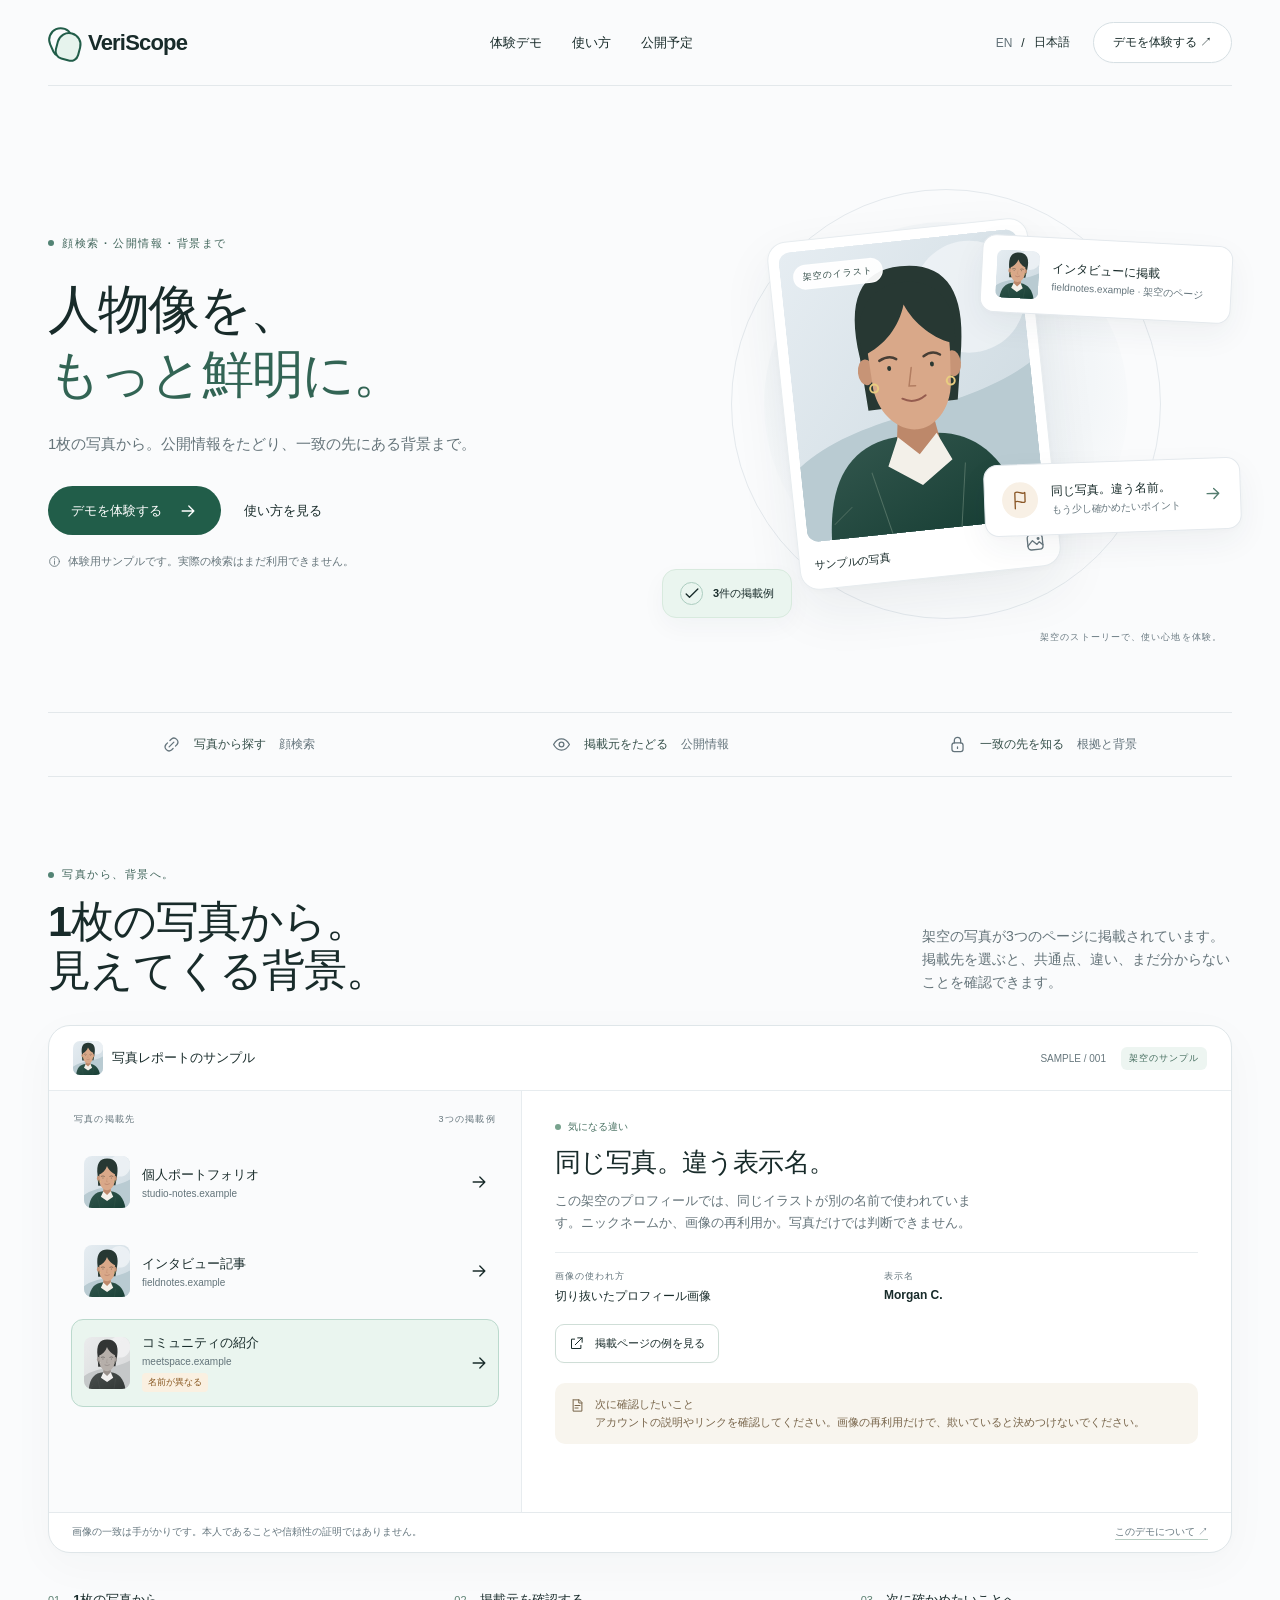
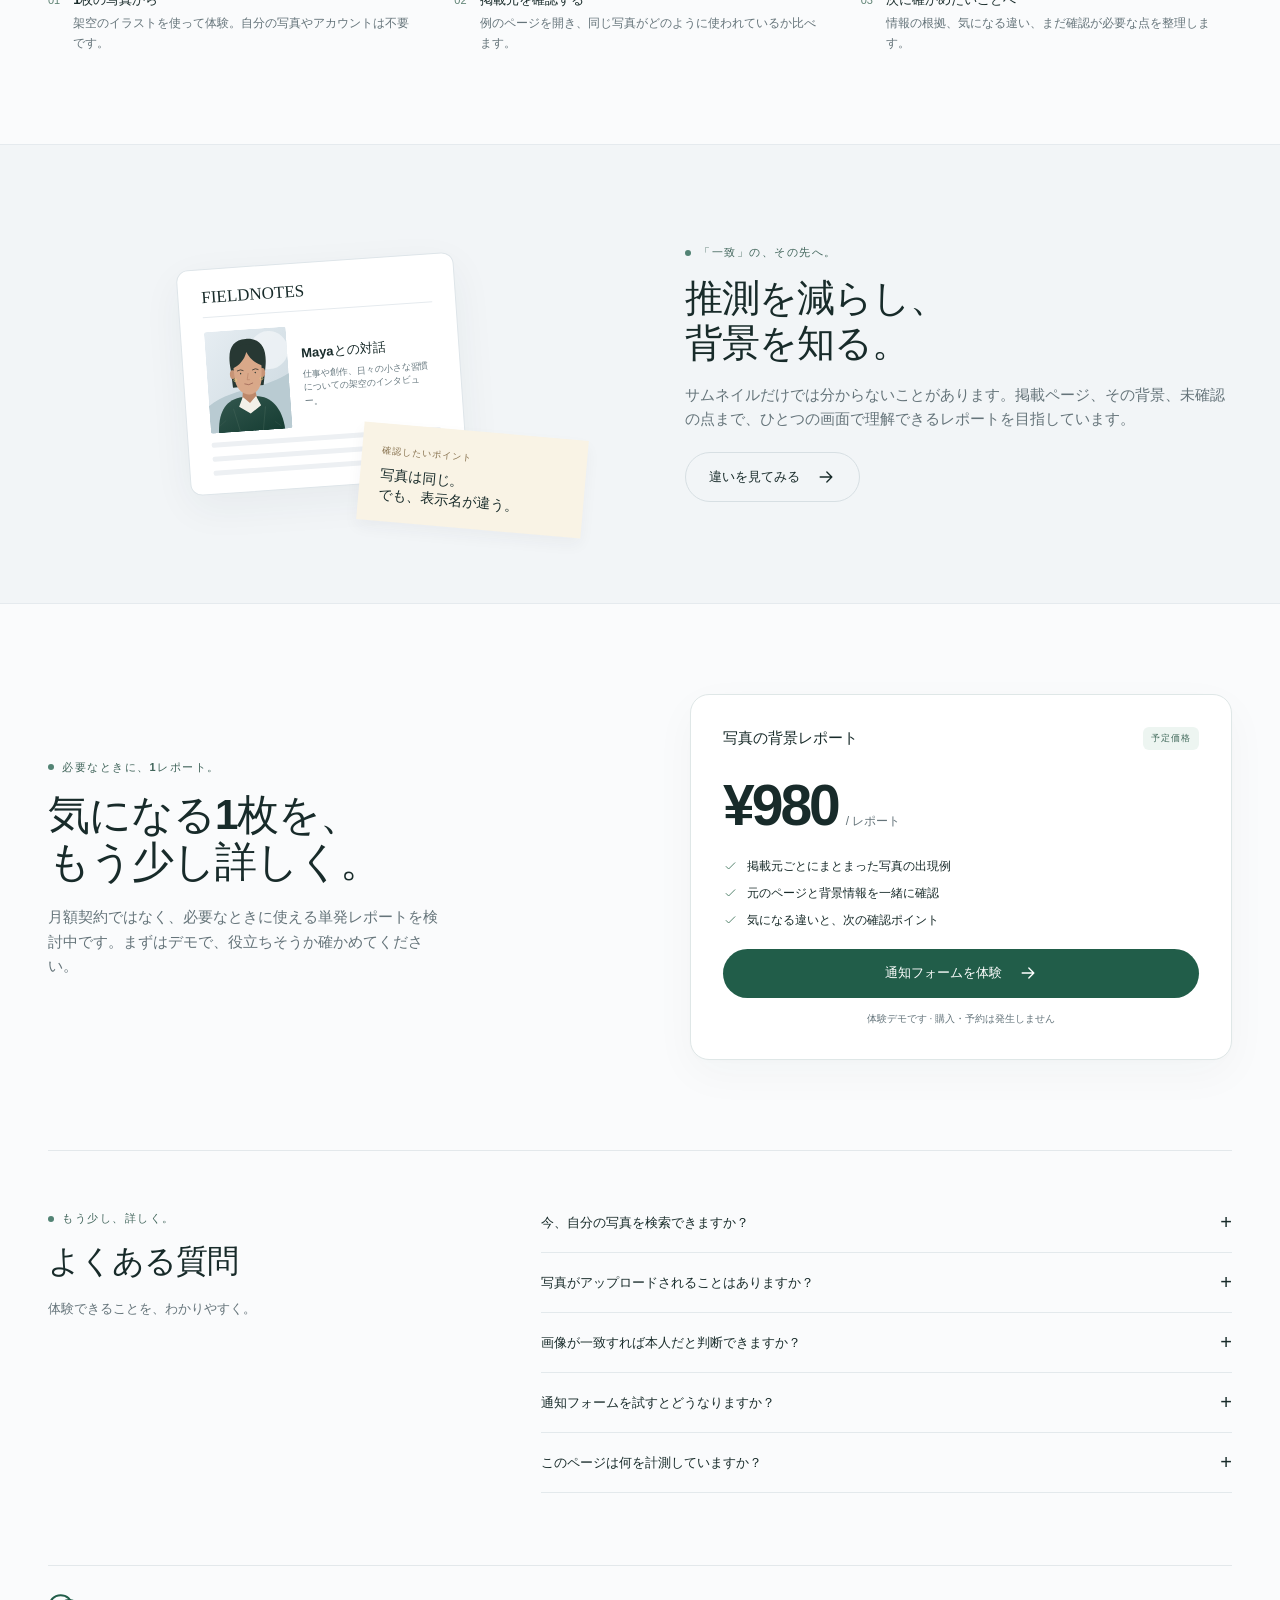
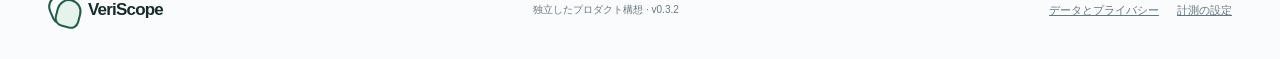
==== people-intel-test/ja/index.html @ 9c257470 "Publish approved VeriScope v0.3.2 landing page in preview mode Replace people-intel-test English and" ====
<!doctype html>
<html lang="ja"><head><meta charset="utf-8"><meta name="viewport" content="width=device-width,initial-scale=1"><title>VeriScope — 人物像を、もっと鮮明に | 体験デモ</title><meta name="description" content="写真の掲載先、公開ページ、その背景をつなぐ顔検索の構想。架空のサンプルを使った体験デモです。実際の検索はまだ利用できません。"><meta name="robots" content="index,follow"><meta name="referrer" content="strict-origin-when-cross-origin"><meta name="theme-color" content="#f7f8f3"><link rel="canonical" href="https://dylanz-lab.github.io/HE-ZHANG-J.github.io/people-intel-test/ja/"><link rel="alternate" hreflang="en" href="https://dylanz-lab.github.io/HE-ZHANG-J.github.io/people-intel-test/"><link rel="alternate" hreflang="ja" href="https://dylanz-lab.github.io/HE-ZHANG-J.github.io/people-intel-test/ja/"><link rel="alternate" hreflang="x-default" href="https://dylanz-lab.github.io/HE-ZHANG-J.github.io/people-intel-test/"><meta property="og:type" content="website"><meta property="og:title" content="VeriScope — 人物像を、もっと鮮明に | 体験デモ"><meta property="og:description" content="写真の掲載先、公開ページ、その背景をつなぐ顔検索の構想。架空のサンプルを使った体験デモです。実際の検索はまだ利用できません。"><meta property="og:url" content="https://dylanz-lab.github.io/HE-ZHANG-J.github.io/people-intel-test/ja/"><meta name="twitter:card" content="summary"><link rel="icon" href="../assets/favicon.svg" type="image/svg+xml"><link rel="stylesheet" href="../assets/style.css?v=0.3"><script src="../assets/app.js?v=0.3" defer></script></head>
<body data-root="../" data-version="0.3" data-visual-version="0.3.1"><a class="skip" href="#main">本文へ</a>
<div class="container"><header class="nav"><a class="brand" href="../" aria-label="VeriScope"><span class="brand-mark" aria-hidden="true"></span>VeriScope</a><nav class="nav-middle"><a href="#demo">体験デモ</a><a href="#how">使い方</a><a href="#launch">公開予定</a></nav><div class="nav-right"><nav class="lang" aria-label="Language"><a class="dim"  href="../" data-language="en">EN</a><span aria-hidden="true">/</span><a class="active" aria-current="page" href="./" data-language="ja">日本語</a></nav><button class="nav-cta" data-start="nav">デモを体験する ↗</button></div></header></div>
<main id="main"><div class="container"><section class="hero"><div class="hero-copy"><div class="eyebrow">顔検索 · 公開情報 · 背景まで</div><h1>人物像を、<br><em>もっと鮮明に。</em></h1><p>1枚の写真から。公開情報をたどり、一致の先にある背景まで。</p><div class="actions"><button class="button primary" data-start="hero">デモを体験する<svg viewBox="0 0 24 24" fill="none" stroke="currentColor" stroke-width="1.6" stroke-linecap="round" stroke-linejoin="round" aria-hidden="true"><path d="M5 12h14m-6-6 6 6-6 6"/></svg></button><a class="button text" href="#how">使い方を見る</a></div><p class="micro"><svg viewBox="0 0 24 24" fill="none" stroke="currentColor" stroke-width="1.6" stroke-linecap="round" stroke-linejoin="round" aria-hidden="true"><circle cx="12" cy="12" r="9"/><path d="M12 11v6m0-10v1"/></svg>体験用サンプルです。実際の検索はまだ利用できません。</p></div>
<div class="hero-stage"><div class="orbit"></div><div class="stage-spot"></div><div class="photo-card"><img src="../assets/portrait.svg" width="242" height="291" alt="架空の人物のイラスト。実在の人物ではありません。" fetchpriority="high"><span class="photo-tag">架空のイラスト</span><div class="photo-label"><b>サンプルの写真</b><svg viewBox="0 0 24 24" fill="none" stroke="currentColor" stroke-width="1.6" stroke-linecap="round" stroke-linejoin="round" aria-hidden="true"><rect x="3" y="3" width="18" height="18" rx="4"/><path d="m3 16 6-6 5 5 3-3 4 4"/><circle cx="16" cy="8" r="1"/></svg></div></div><button class="floating source" data-jump-source="interview"><img src="../assets/portrait.svg" alt="" width="43" height="48"><span><b>インタビューに掲載</b><small>fieldnotes.example · 架空のページ</small></span></button><button class="floating finding" data-jump-source="profile"><span class="float-icon"><svg viewBox="0 0 24 24" fill="none" stroke="currentColor" stroke-width="1.6" stroke-linecap="round" stroke-linejoin="round" aria-hidden="true"><path d="M6 22V3c4-3 8 3 12 0v11c-4 3-8-3-12 0"/></svg></span><span><b>同じ写真。違う名前。</b><small>もう少し確かめたいポイント</small></span><span class="float-arrow"><svg viewBox="0 0 24 24" fill="none" stroke="currentColor" stroke-width="1.6" stroke-linecap="round" stroke-linejoin="round" aria-hidden="true"><path d="M5 12h14m-6-6 6 6-6 6"/></svg></span></button><button class="floating count" data-start="hero-card"><span class="count-check"><svg viewBox="0 0 24 24" fill="none" stroke="currentColor" stroke-width="1.6" stroke-linecap="round" stroke-linejoin="round" aria-hidden="true"><path d="m5 12 4 4L19 6"/></svg></span><b>3件の掲載例</b></button><span class="stage-caption">架空のストーリーで、使い心地を体験。</span></div></section>
<div class="value-strip"><div><svg viewBox="0 0 24 24" fill="none" stroke="currentColor" stroke-width="1.6" stroke-linecap="round" stroke-linejoin="round" aria-hidden="true"><path d="M9 15l6-6M10 7l2-2a5 5 0 0 1 7 7l-2 2M14 17l-2 2a5 5 0 0 1-7-7l2-2"/></svg><b>写真から探す</b><span>顔検索</span></div><div><svg viewBox="0 0 24 24" fill="none" stroke="currentColor" stroke-width="1.6" stroke-linecap="round" stroke-linejoin="round" aria-hidden="true"><path d="M2 12s4-7 10-7 10 7 10 7-4 7-10 7S2 12 2 12Z"/><circle cx="12" cy="12" r="3"/></svg><b>掲載元をたどる</b><span>公開情報</span></div><div><svg viewBox="0 0 24 24" fill="none" stroke="currentColor" stroke-width="1.6" stroke-linecap="round" stroke-linejoin="round" aria-hidden="true"><rect x="5" y="10" width="14" height="11" rx="3"/><path d="M8 10V7a4 4 0 0 1 8 0v3m-4 5v2"/></svg><b>一致の先を知る</b><span>根拠と背景</span></div></div>
<section class="section" id="demo"><div class="section-heading"><div><div class="eyebrow">写真から、背景へ。</div><h2>1枚の写真から。<br>見えてくる背景。</h2></div><p>架空の写真が3つのページに掲載されています。掲載先を選ぶと、共通点、違い、まだ分からないことを確認できます。</p></div>
<div class="demo-app" id="demoApp" tabindex="-1"><div class="demo-top"><span class="demo-title"><img class="tiny-photo" src="../assets/portrait.svg" width="30" height="34" alt="">写真レポートのサンプル</span><div class="demo-top-right"><span class="sample-id">SAMPLE / 001</span><span class="badge">架空のサンプル</span></div></div><div class="demo-body"><div class="source-list" role="group" aria-label="写真の掲載先"><div class="list-caption"><span>写真の掲載先</span><span>3つの掲載例</span></div><button class="result" data-source="portfolio" aria-pressed="false"><img src="../assets/portrait.svg" alt="" width="46" height="52"><span><strong>個人ポートフォリオ</strong><small>studio-notes.example</small></span><svg viewBox="0 0 24 24" fill="none" stroke="currentColor" stroke-width="1.6" stroke-linecap="round" stroke-linejoin="round" aria-hidden="true"><path d="M5 12h14m-6-6 6 6-6 6"/></svg></button><button class="result" data-source="interview" aria-pressed="false"><img src="../assets/portrait.svg" alt="" width="46" height="52"><span><strong>インタビュー記事</strong><small>fieldnotes.example</small></span><svg viewBox="0 0 24 24" fill="none" stroke="currentColor" stroke-width="1.6" stroke-linecap="round" stroke-linejoin="round" aria-hidden="true"><path d="M5 12h14m-6-6 6 6-6 6"/></svg></button><button class="result" data-source="profile" aria-pressed="true"><img src="../assets/portrait.svg" alt="" width="46" height="52"><span><strong>コミュニティの紹介</strong><small>meetspace.example</small><span class="result-tag">名前が異なる</span></span><svg viewBox="0 0 24 24" fill="none" stroke="currentColor" stroke-width="1.6" stroke-linecap="round" stroke-linejoin="round" aria-hidden="true"><path d="M5 12h14m-6-6 6 6-6 6"/></svg></button></div><article class="result-detail" id="detail" aria-live="polite" aria-atomic="true"><div class="detail-kicker" id="detailLabel">気になる違い</div><h3 id="detailTitle">同じ写真。違う表示名。</h3><p id="detailBody">この架空のプロフィールでは、同じイラストが別の名前で使われています。ニックネームか、画像の再利用か。写真だけでは判断できません。</p><dl class="facts"><div><dt>画像の使われ方</dt><dd id="detailImageUse">切り抜いたプロフィール画像</dd></div><div><dt>表示名</dt><dd id="detailName">Morgan C.</dd></div></dl><button class="evidence-button" id="openSource"><svg viewBox="0 0 24 24" fill="none" stroke="currentColor" stroke-width="1.6" stroke-linecap="round" stroke-linejoin="round" aria-hidden="true"><path d="M14 3h7v7m0-7L10 14m-1-9H4v15h15v-5"/></svg>掲載ページの例を見る</button><div class="next-step"><svg viewBox="0 0 24 24" fill="none" stroke="currentColor" stroke-width="1.6" stroke-linecap="round" stroke-linejoin="round" aria-hidden="true"><path d="M6 3h9l4 4v14H5V3Zm8 0v5h5M8 12h8m-8 4h5"/></svg><span><strong>次に確認したいこと</strong><br><span id="detailNext">アカウントの説明やリンクを確認してください。画像の再利用だけで、欺いていると決めつけないでください。</span></span></div></article></div><div class="demo-bottom"><span>画像の一致は手がかりです。本人であることや信頼性の証明ではありません。</span><a href="#faq">このデモについて ↗</a></div></div>
<div class="workflow" id="how"><div><span class="step-no">01</span><div><h3>1枚の写真から</h3><p>架空のイラストを使って体験。自分の写真やアカウントは不要です。</p></div></div><div><span class="step-no">02</span><div><h3>掲載元を確認する</h3><p>例のページを開き、同じ写真がどのように使われているか比べます。</p></div></div><div><span class="step-no">03</span><div><h3>次に確かめたいことへ</h3><p>情報の根拠、気になる違い、まだ確認が必要な点を整理します。</p></div></div></div></section></div>
<section class="story-section"><div class="container story"><div class="story-art" aria-hidden="true"><div class="mini-page"><div class="mini-page-bar">FIELDNOTES</div><div class="mini-article"><img src="../assets/portrait.svg" width="86" height="102" alt="" loading="lazy"><div><b>Mayaとの対話</b><small>仕事や創作、日々の小さな習慣についての架空のインタビュー。</small></div></div><div class="paper-line"></div><div class="paper-line"></div><div class="paper-line short"></div></div><div class="sticky"><small>確認したいポイント</small><p>写真は同じ。<br>でも、表示名が違う。</p></div></div><div class="story-copy"><div class="eyebrow">「一致」の、その先へ。</div><h2>推測を減らし、<br>背景を知る。</h2><p>サムネイルだけでは分からないことがあります。掲載ページ、その背景、未確認の点まで、ひとつの画面で理解できるレポートを目指しています。</p><button class="button outline" data-jump-source="profile">違いを見てみる<svg viewBox="0 0 24 24" fill="none" stroke="currentColor" stroke-width="1.6" stroke-linecap="round" stroke-linejoin="round" aria-hidden="true"><path d="M5 12h14m-6-6 6 6-6 6"/></svg></button></div></div></section>
<div class="container"><section class="section pricing-section" id="launch"><div class="pricing-copy"><div class="eyebrow">必要なときに、1レポート。</div><h2>気になる1枚を、<br>もう少し詳しく。</h2><p>月額契約ではなく、必要なときに使える単発レポートを検討中です。まずはデモで、役立ちそうか確かめてください。</p></div><article class="pricing-card"><div class="price-top"><h3>写真の背景レポート</h3><span class="badge">予定価格</span></div><div class="price-amount">¥980<span>/ レポート</span></div><ul class="price-features"><li><svg viewBox="0 0 24 24" fill="none" stroke="currentColor" stroke-width="1.6" stroke-linecap="round" stroke-linejoin="round" aria-hidden="true"><path d="m5 12 4 4L19 6"/></svg>掲載元ごとにまとまった写真の出現例</li><li><svg viewBox="0 0 24 24" fill="none" stroke="currentColor" stroke-width="1.6" stroke-linecap="round" stroke-linejoin="round" aria-hidden="true"><path d="m5 12 4 4L19 6"/></svg>元のページと背景情報を一緒に確認</li><li><svg viewBox="0 0 24 24" fill="none" stroke="currentColor" stroke-width="1.6" stroke-linecap="round" stroke-linejoin="round" aria-hidden="true"><path d="m5 12 4 4L19 6"/></svg>気になる違いと、次の確認ポイント</li></ul><button class="button primary full" id="joinOpen"><span class="preview-only">通知フォームを体験</span><span class="live-only">公開のお知らせを受け取る</span><svg viewBox="0 0 24 24" fill="none" stroke="currentColor" stroke-width="1.6" stroke-linecap="round" stroke-linejoin="round" aria-hidden="true"><path d="M5 12h14m-6-6 6 6-6 6"/></svg></button><p class="price-note">体験デモです · 購入・予約は発生しません</p></article></section>
<section class="faq" id="faq"><div><div class="eyebrow">もう少し、詳しく。</div><h2>よくある質問</h2><p>体験できることを、わかりやすく。</p></div><div><details><summary>今、自分の写真を検索できますか？</summary><p>まだ利用できません。このページは体験デモです。写真、名前、掲載先はすべて架空のサンプルで、実際の検索結果ではありません。</p></details><details><summary>写真がアップロードされることはありますか？</summary><p>この版には写真のアップロード欄がありません。独自の架空イラストを使用しているため、写真を共有せずに体験できます。</p></details><details><summary>画像が一致すれば本人だと判断できますか？</summary><p>いいえ。画像の転載、ニックネーム、似た外見などで誤解することがあります。この構想は掲載元と背景の確認を支援するもので、本人確認、身元調査、信頼性の判定を行うものではありません。</p></details><details><summary>通知フォームを試すとどうなりますか？</summary><p>プレビューモードではメールアドレスを送信・保存しません。実際の登録サービスが接続された場合は、保存されることとデータの扱いを明示し、サーバーが受け付けた後にだけ登録完了を表示します。</p></details><details><summary>このページは何を計測していますか？</summary><p>公開プレビューに外部の計数・解析サービスは接続されていません。操作ログは現在のタブ内だけにあります。サーバー接続後の任意の利用計測には別途同意を求め、写真やメールアドレスを計測イベントに含めません。</p></details></div></section></div></main><div class="container"><footer class="footer"><a class="brand" href="../"><span class="brand-mark" aria-hidden="true"></span>VeriScope</a><small>独立したプロダクト構想 · v0.3.2</small><div class="footer-right"><button id="privacyOpen">データとプライバシー</button><button id="measurementOpen">計測の設定</button></div></footer></div>
<dialog class="modal" id="sourceDialog" aria-labelledby="sourceDialogTitle"><div class="modal-head"><span id="sourceDialogTitle">掲載元ページのサンプル</span><button class="close" data-close="sourceDialog" aria-label="閉じる"><svg viewBox="0 0 24 24" fill="none" stroke="currentColor" stroke-width="1.6" stroke-linecap="round" stroke-linejoin="round" aria-hidden="true"><path d="m6 6 12 12M6 18 18 6"/></svg></button></div><div class="modal-body"><div class="browser-address"><svg viewBox="0 0 24 24" fill="none" stroke="currentColor" stroke-width="1.6" stroke-linecap="round" stroke-linejoin="round" aria-hidden="true"><rect x="5" y="10" width="14" height="11" rx="3"/><path d="M8 10V7a4 4 0 0 1 8 0v3m-4 5v2"/></svg><span id="sourceAddress">meetspace.example</span><span class="badge" style="margin-left:auto">架空のサンプル</span></div><div class="source-page"><header id="sourcePageTitle">MEETSPACE</header><div class="source-preview"><img src="../assets/portrait.svg" width="140" height="160" alt="サンプルの架空イラスト"><div><h3 id="sourcePageHeading">Morgan C.</h3><p id="sourcePageBody">読書と週末の散策が好き。いろいろなことに興味があります。この架空のプロフィールでは、違う表示名でサンプルのイラストを意図的に再利用しています。</p></div></div></div><p class="sample-note">イラスト、名前、ドメイン、文章はすべて架空のデモ用コンテンツです。外部サイトの閲覧や検索は行っていません。</p></div></dialog>
<dialog class="modal join-modal" id="joinDialog" aria-labelledby="joinTitle"><div class="modal-head"><span>VeriScope · 公開案内</span><button class="close" data-close="joinDialog" aria-label="閉じる"><svg viewBox="0 0 24 24" fill="none" stroke="currentColor" stroke-width="1.6" stroke-linecap="round" stroke-linejoin="round" aria-hidden="true"><path d="m6 6 12 12M6 18 18 6"/></svg></button></div><div class="modal-body"><div id="joinFields"><div class="eyebrow">予定価格: ¥980</div><h2 id="joinTitle">最初の公開を、いち早く。</h2><p class="lead">定期契約なしで使える、写真の背景レポート。</p><p class="preview-banner" id="formNotice">フォームの体験デモです。メールは送信・保存されません。例のアドレスで操作をお試しください。</p><form id="joinForm"><label class="form-field" for="email">メールアドレス</label><input type="email" id="email" name="email" autocomplete="email" required maxlength="254" placeholder="you@example.com"><label class="form-field" for="purpose">どのように使いたいですか？（任意）</label><select id="purpose" name="purpose"><option value="">用途を選択</option><option value="own_photo">自分の写真の掲載先を調べたい</option><option value="authorized">許可を得た写真について確認したい</option><option value="research">写真の背景確認について知りたい</option></select><label class="honeypot" aria-hidden="true">Website<input name="website" id="website" tabindex="-1" autocomplete="off"></label><label class="consent-check"><input type="checkbox" required id="emailConsent"><span id="consentText">登録ではなくフォームの体験デモであることを理解しました。</span></label><button class="button primary full" type="submit" id="joinSubmit">フォームを試す<svg viewBox="0 0 24 24" fill="none" stroke="currentColor" stroke-width="1.6" stroke-linecap="round" stroke-linejoin="round" aria-hidden="true"><path d="M5 12h14m-6-6 6 6-6 6"/></svg></button><p class="form-status" id="formStatus" role="status" hidden></p></form></div><div id="joinSuccess" hidden><div class="success-icon"><svg viewBox="0 0 24 24" fill="none" stroke="currentColor" stroke-width="1.6" stroke-linecap="round" stroke-linejoin="round" aria-hidden="true"><path d="m5 12 4 4L19 6"/></svg></div><h2 id="successTitle">体験完了。送信されていません。</h2><p class="lead" id="successBody">登録の流れを体験しました。メールは送信・保存されておらず、案内リストにも登録されていません。</p><button class="button primary full" data-close="joinDialog">デモに戻る<svg viewBox="0 0 24 24" fill="none" stroke="currentColor" stroke-width="1.6" stroke-linecap="round" stroke-linejoin="round" aria-hidden="true"><path d="M5 12h14m-6-6 6 6-6 6"/></svg></button></div></div></dialog>
<dialog class="modal join-modal" id="privacyDialog" aria-labelledby="privacyTitle"><div class="modal-head"><span id="privacyTitle">データの扱いを、明確に。</span><button class="close" data-close="privacyDialog" aria-label="閉じる"><svg viewBox="0 0 24 24" fill="none" stroke="currentColor" stroke-width="1.6" stroke-linecap="round" stroke-linejoin="round" aria-hidden="true"><path d="m6 6 12 12M6 18 18 6"/></svg></button></div><div class="modal-body"><p class="lead">この公開デモには写真のアップロード、アカウント、決済、外部解析、メールの収集はありません。画像と掲載ページは架空のサンプルです。ホスティング事業者が通信ログを処理する場合があります。プレビューモードのフォームはメールを送信せず、操作ログはタブ内にだけ存在します。実際のサーバー接続後は、登録前に通知を表示し、メール、任意の用途、言語、同意の版、表示プランだけを保存します。任意の利用計測は別途同意が必要で、メールや写真の内容を含めません。</p><p class="lead" id="contactNotice" hidden></p></div></dialog>
<div class="consent-panel" id="consentPanel" hidden role="region" aria-label="任意の利用計測"><strong>改善のための計測を許可しますか？</strong><p id="measureText">デモの閲覧や掲載元のクリックなどを任意で計測します。写真やメールはイベントに含まれません。</p><div class="actions"><button class="button primary" id="analyticsAllow">計測を許可</button><button class="button text" id="analyticsDeny">今はしない</button></div></div>
<script type="application/json" id="pageData">{"locale": "ja", "title": "VeriScope — 人物像を、もっと鮮明に | 体験デモ", "desc": "写真の掲載先、公開ページ、その背景をつなぐ顔検索の構想。架空のサンプルを使った体験デモです。実際の検索はまだ利用できません。", "navdemo": "体験デモ", "navhow": "使い方", "navprice": "公開予定", "navcta": "デモを体験する", "eyebrow": "顔検索 · 公開情報 · 背景まで", "h1": "人物像を、<br><em>もっと鮮明に。<\/em>", "intro": "1枚の写真から。公開情報をたどり、一致の先にある背景まで。", "demo": "デモを体験する", "how": "使い方を見る", "preview": "体験用サンプルです。実際の検索はまだ利用できません。", "photo": "サンプルの写真", "arttag": "架空のイラスト", "sourcecard": "インタビューに掲載", "sourcedomain": "fieldnotes.example · 架空のページ", "finding": "同じ写真。違う名前。", "findingnote": "もう少し確かめたいポイント", "count": "3件の掲載例", "stagecaption": "架空のストーリーで、使い心地を体験。", "v1": "写真から探す", "v1p": "顔検索", "v2": "掲載元をたどる", "v2p": "公開情報", "v3": "一致の先を知る", "v3p": "根拠と背景", "demoeyebrow": "写真から、背景へ。", "demoh2": "1枚の写真から。<br>見えてくる背景。", "demop": "架空の写真が3つのページに掲載されています。掲載先を選ぶと、共通点、違い、まだ分からないことを確認できます。", "reporttitle": "写真レポートのサンプル", "fiction": "架空のサンプル", "listcaption": "写真の掲載先", "listcount": "3つの掲載例", "tag": "名前が異なる", "bottom": "画像の一致は手がかりです。本人であることや信頼性の証明ではありません。", "limitations": "このデモについて", "step1t": "1枚の写真から", "step1p": "架空のイラストを使って体験。自分の写真やアカウントは不要です。", "step2t": "掲載元を確認する", "step2p": "例のページを開き、同じ写真がどのように使われているか比べます。", "step3t": "次に確かめたいことへ", "step3p": "情報の根拠、気になる違い、まだ確認が必要な点を整理します。", "storyeyebrow": "「一致」の、その先へ。", "storyh2": "推測を減らし、<br>背景を知る。", "storyp": "サムネイルだけでは分からないことがあります。掲載ページ、その背景、未確認の点まで、ひとつの画面で理解できるレポートを目指しています。", "storycta": "違いを見てみる", "minititle": "FIELDNOTES", "mininame": "Mayaとの対話", "minip": "仕事や創作、日々の小さな習慣についての架空のインタビュー。", "stickylabel": "確認したいポイント", "sticky": "写真は同じ。<br>でも、表示名が違う。", "priceeye": "必要なときに、1レポート。", "priceh2": "気になる1枚を、<br>もう少し詳しく。", "pricep": "月額契約ではなく、必要なときに使える単発レポートを検討中です。まずはデモで、役立ちそうか確かめてください。", "pricename": "写真の背景レポート", "proposed": "予定価格", "amount": "¥980", "priceunit": "/ レポート", "pf1": "掲載元ごとにまとまった写真の出現例", "pf2": "元のページと背景情報を一緒に確認", "pf3": "気になる違いと、次の確認ポイント", "pricebutton": "通知フォームを体験", "livepricebutton": "公開のお知らせを受け取る", "pricenote": "体験デモです · 購入・予約は発生しません", "faqeye": "もう少し、詳しく。", "faqh2": "よくある質問", "faqp": "体験できることを、わかりやすく。", "faqs": [["今、自分の写真を検索できますか？", "まだ利用できません。このページは体験デモです。写真、名前、掲載先はすべて架空のサンプルで、実際の検索結果ではありません。"], ["写真がアップロードされることはありますか？", "この版には写真のアップロード欄がありません。独自の架空イラストを使用しているため、写真を共有せずに体験できます。"], ["画像が一致すれば本人だと判断できますか？", "いいえ。画像の転載、ニックネーム、似た外見などで誤解することがあります。この構想は掲載元と背景の確認を支援するもので、本人確認、身元調査、信頼性の判定を行うものではありません。"], ["通知フォームを試すとどうなりますか？", "プレビューモードではメールアドレスを送信・保存しません。実際の登録サービスが接続された場合は、保存されることとデータの扱いを明示し、サーバーが受け付けた後にだけ登録完了を表示します。"], ["このページは何を計測していますか？", "公開プレビューに外部の計数・解析サービスは接続されていません。操作ログは現在のタブ内だけにあります。サーバー接続後の任意の利用計測には別途同意を求め、写真やメールアドレスを計測イベントに含めません。"]], "footer": "独立したプロダクト構想 · v0.3.2", "data": "データとプライバシー", "measure": "計測の設定", "sourceheading": "掲載元ページのサンプル", "fictionnote": "イラスト、名前、ドメイン、文章はすべて架空のデモ用コンテンツです。外部サイトの閲覧や検索は行っていません。", "nextlabel": "次に確認したいこと", "openpage": "掲載ページの例を見る", "fact1": "画像の使われ方", "fact2": "表示名", "joinheading": "最初の公開を、いち早く。", "joinlead": "定期契約なしで使える、写真の背景レポート。", "previewbanner": "フォームの体験デモです。メールは送信・保存されません。例のアドレスで操作をお試しください。", "livebanner": "メールアドレスを先行案内リストに保存します。お支払い情報は不要です。", "emaillabel": "メールアドレス", "emailexample": "you@example.com", "whylabel": "どのように使いたいですか？（任意）", "whyoptions": [["", "用途を選択"], ["own_photo", "自分の写真の掲載先を調べたい"], ["authorized", "許可を得た写真について確認したい"], ["research", "写真の背景確認について知りたい"]], "consent": "このプロダクトの公開に関するメールを受け取ることに同意します。", "previewconsent": "登録ではなくフォームの体験デモであることを理解しました。", "joinbtn": "フォームを試す", "livesubmit": "公開案内に登録する", "previewdone": "体験完了。送信されていません。", "previewdonebody": "登録の流れを体験しました。メールは送信・保存されておらず、案内リストにも登録されていません。", "success": "公開案内に登録しました。", "successbody": "登録を保存しました。購入や定期契約は発生していません。", "backdemo": "デモに戻る", "loading": "登録内容を保存しています…", "error": "登録完了を確認できませんでした。もう一度お試しください。同じメールが重複して登録されることはありません。", "privacytitle": "データの扱いを、明確に。", "privacybody": "この公開デモには写真のアップロード、アカウント、決済、外部解析、メールの収集はありません。画像と掲載ページは架空のサンプルです。ホスティング事業者が通信ログを処理する場合があります。プレビューモードのフォームはメールを送信せず、操作ログはタブ内にだけ存在します。実際のサーバー接続後は、登録前に通知を表示し、メール、任意の用途、言語、同意の版、表示プランだけを保存します。任意の利用計測は別途同意が必要で、メールや写真の内容を含めません。", "measuretitle": "改善のための計測を許可しますか？", "measurebody": "デモの閲覧や掲載元のクリックなどを任意で計測します。写真やメールはイベントに含まれません。", "allow": "計測を許可", "deny": "今はしない", "off": "このプレビューには計測サービスが接続されていません。データは送信されていません。", "sources": [{"id": "portfolio", "title": "個人ポートフォリオ", "domain": "studio-notes.example", "label": "最初の背景情報", "heading": "見覚えのある写真。元の紹介文。", "body": "この架空のポートフォリオでは、イラストが自己紹介と一緒に掲載されています。サンプルの出発点ですが、本人を独立に証明する情報ではありません。", "imageUse": "プロフィールのイラスト", "displayName": "Maya Chen", "next": "文章や使われ方を、ほかの掲載先と比較してください。", "pageTitle": "STUDIO NOTES", "pageHeading": "こんにちは、Mayaです。", "pageBody": "ものづくりとアイデア集めが好きです。創作に関するノートを共有しています。このイラストは架空のポートフォリオ用の肖像です。"}, {"id": "interview", "title": "インタビュー記事", "domain": "fieldnotes.example", "label": "共通する背景情報", "heading": "同じ名前。もう少し詳しい背景。", "body": "架空のインタビューに同じイラストと表示名が使われています。内容は一致していますが、それだけで各ページの管理者が同じだとは判断できません。", "imageUse": "インタビュー用イラスト", "displayName": "Maya Chen", "next": "前後の文章を読み、元のポートフォリオへのリンクがあるか確認してください。", "pageTitle": "FIELDNOTES", "pageHeading": "Mayaとの対話。", "pageBody": "創作や日々の習慣、大切な仕事のための時間についての架空のインタビュー。イラストはサンプルのポートフォリオから引用した設定です。"}, {"id": "profile", "title": "コミュニティの紹介", "domain": "meetspace.example", "label": "気になる違い", "heading": "同じ写真。違う表示名。", "body": "この架空のプロフィールでは、同じイラストが別の名前で使われています。ニックネームか、画像の再利用か。写真だけでは判断できません。", "imageUse": "切り抜いたプロフィール画像", "displayName": "Morgan C.", "next": "アカウントの説明やリンクを確認してください。画像の再利用だけで、欺いていると決めつけないでください。", "pageTitle": "MEETSPACE", "pageHeading": "Morgan C.", "pageBody": "読書と週末の散策が好き。いろいろなことに興味があります。この架空のプロフィールでは、違う表示名でサンプルのイラストを意図的に再利用しています。"}]}</script><noscript><p class="container sample-note">この体験デモの操作にはJavaScriptが必要です。掲載例は上に表示されています。</p></noscript></body></html>
---- people-intel-test/assets/style.css ----
:root{--paper:#fafbfc;--white:#fff;--ink:#182b2a;--text:#3d4d52;--muted:#65747a;--line:#e3e8eb;--green:#215d49;--mint:#e6f3ed;--warm:#f8f0e5;--amber:#8a5727;--shadow:0 18px 65px #182b3a0b;color-scheme:light;font-family:Inter,"Avenir Next",Avenir,-apple-system,BlinkMacSystemFont,"Segoe UI",sans-serif;font-synthesis:none}
*{box-sizing:border-box}
body{margin:0;background:var(--paper);color:var(--ink);-webkit-font-smoothing:antialiased}
button,input,select{font:inherit}
button,a{-webkit-tap-highlight-color:transparent}
button{cursor:pointer}
button:disabled{cursor:not-allowed}
a{color:inherit;text-decoration:none}
button{color:inherit}
img{display:block;max-width:100%}
svg{width:20px;height:20px;display:block;flex-shrink:0}
p{line-height:1.65}
h1,h2,h3,p{margin-top:0}
button,a,summary,input,select{touch-action:manipulation}
button:focus-visible,a:focus-visible,input:focus-visible,select:focus-visible,summary:focus-visible{outline:3px solid #3c7b68;outline-offset:4px}
html{scroll-behavior:smooth;scroll-padding-top:100px}
[hidden]{display:none!important}
.container{width:min(1184px,calc(100% - 64px));margin:auto}
.skip{position:fixed;top:-100px;left:20px;background:var(--ink);color:white;padding:12px;z-index:100}
.skip:focus{top:15px}
.nav{height:86px;display:flex;align-items:center;justify-content:space-between;gap:32px;border-bottom:1px solid var(--line)}
.brand{display:flex;align-items:center;gap:10px;font-size:22px;font-weight:760;letter-spacing:-.8px}
.brand-mark{display:grid;place-items:center;width:30px;height:34px;position:relative}
.brand-mark:before,.brand-mark:after{content:"";border:2px solid var(--green);width:21px;height:25px;border-radius:13px 13px 9px 9px;position:absolute;transform:rotate(-24deg);left:1px;top:1px}
.brand-mark:after{left:8px;top:6px;background:var(--mint);transform:rotate(15deg)}
.nav-middle{display:flex;gap:30px;font-size:13px;font-weight:550}
.nav-middle a:hover{color:#215d49}
.nav-right{display:flex;gap:23px;align-items:center}
.lang{font-size:12px;display:flex;gap:9px;align-items:center}
.lang .active{font-weight:750}
.lang .dim{color:#627178}
.nav-cta{border:1px solid #d7dfe3;border-radius:100px;padding:11px 19px;background:transparent;font-weight:650;font-size:12px}
.nav-cta:hover{background:var(--mint)}
.hero{display:grid;grid-template-columns:1fr 1fr;align-items:center;gap:40px;padding:75px 0 65px}
.eyebrow{display:flex;gap:8px;align-items:center;text-transform:uppercase;letter-spacing:1.5px;font-size:11px;font-weight:650;color:#41655b}
.eyebrow:before{content:"";height:6px;width:6px;background:#528374;border-radius:100px}
.hero h1{font-size:clamp(48px,5.05vw,72px);line-height:1.04;letter-spacing:-3.7px;font-weight:620;margin:25px 0 23px}
.hero h1 em{font-style:normal;color:#326454}
.hero-copy>p{font-size:17px;max-width:438px;color:var(--muted);margin-bottom:28px}
.button{border:0;display:inline-flex;align-items:center;justify-content:center;gap:16px;min-height:49px;border-radius:100px;padding:14px 23px;font-size:13px;font-weight:650;transition:background .18s,transform .18s}
.button:hover{transform:translateY(-2px)}
.button.primary{background:var(--green);color:#fff}
.button.primary:hover{background:#163f31}
.button.light{background:var(--mint);color:var(--ink)}
.button.outline{border:1px solid #d7dfe3;background:transparent}
.button.text{background:none;padding-left:0;padding-right:0}
.actions{display:flex;align-items:center;gap:23px;flex-wrap:wrap}
.micro{font-size:11px!important;color:#66757b!important;line-height:1.6;margin:16px 0 0!important;display:flex;align-items:center;gap:7px}
.micro svg{width:13px;height:13px}
.hero-stage{position:relative;min-width:0;height:486px;display:grid;place-items:center;isolation:isolate}
.orbit{position:absolute;width:430px;height:430px;border:1px solid #e4e9ed;border-radius:50%;z-index:-1}
.orbit:after{content:"";position:absolute;inset:34px;border-radius:50%;border:1px dashed #e7ecef}
.stage-spot{width:364px;height:364px;background:radial-gradient(circle at 48% 43%,#edf1f4 0%,#f3f6f8 55%,#fafbfc 75%);border-radius:50%;position:absolute;z-index:-1}
.photo-card{width:262px;padding:10px 10px 14px;border-radius:19px;transform:rotate(-6deg);background:#fff;box-shadow:0 24px 60px #24364414;border:1px solid #fff;position:relative;margin-left:-65px}
.photo-card img{width:242px;height:291px;object-fit:cover;object-position:50% 28%;border-radius:12px}
.photo-label{display:flex;align-items:center;justify-content:space-between;padding:13px 4px 0;font-size:11px;color:#67777e}
.photo-label b{color:var(--ink);font-weight:650}
.photo-tag{position:absolute;top:24px;left:23px;background:#ffffffdd;border:1px solid #fff;border-radius:50px;padding:5px 9px;font-size:9px;letter-spacing:1px;font-weight:600}
.floating{position:absolute;background:white;box-shadow:0 12px 35px #20334212;border:1px solid #e4e9ed;border-radius:14px;display:flex;align-items:center;text-align:left;gap:13px;transition:transform .2s,box-shadow .2s}
.floating:hover{transform:translateY(-4px);box-shadow:0 20px 40px #2033421c}
.floating.source{right:0;top:79px;width:251px;padding:14px;transform:rotate(3deg)}
.floating.source:hover{transform:rotate(3deg) translateY(-4px)}
.floating.source img{width:43px;height:48px;border-radius:7px;object-fit:cover}
.floating b{display:block;font-size:12px;line-height:1.5;font-weight:650}
.floating small{display:block;font-size:10px;color:#66767d;margin-top:3px}
.floating.finding{right:-9px;top:300px;width:257px;padding:17px;transform:rotate(-2deg)}
.floating.finding:hover{transform:rotate(-2deg) translateY(-4px)}
.float-icon{width:36px;height:36px;background:var(--warm);border-radius:50%;display:grid;place-items:center;color:var(--amber);flex-shrink:0}
.float-arrow{margin-left:auto;color:#557d6f}
.floating.count{left:2px;bottom:29px;padding:12px 17px;background:#eaf5ef;border:1px solid white;gap:10px}
.floating.count b{font-size:11px}
.count-check{width:23px;height:23px;display:grid;place-items:center;border:1px solid #accdc0;border-radius:50%}
.stage-caption{position:absolute;right:10px;bottom:3px;font-size:9px;text-transform:uppercase;color:#697981;letter-spacing:1.1px}
.value-strip{border-top:1px solid var(--line);border-bottom:1px solid var(--line);display:grid;grid-template-columns:repeat(3,1fr);padding:22px 0;gap:22px}
.value-strip>div{display:flex;gap:13px;align-items:center;justify-content:center;font-size:12px;color:#63737b}
.value-strip b{font-weight:650;color:#344e48}
.value-strip svg{width:19px;height:19px}
.section{padding:90px 0}
.section-heading{display:flex;align-items:end;justify-content:space-between;gap:30px;margin-bottom:31px}
.section-heading h2{font-size:43px;font-weight:570;line-height:1.13;letter-spacing:-1.8px;margin:15px 0 0}
.section-heading p{max-width:310px;font-size:14px;color:var(--muted);margin:0}
.demo-app{border:1px solid #dfe6e9;border-radius:22px;background:#fff;overflow:hidden;box-shadow:var(--shadow);scroll-margin-top:28px}
.demo-top{min-height:64px;padding:15px 24px;border-bottom:1px solid #e7ecef;display:flex;align-items:center;justify-content:space-between;gap:12px}
.demo-title{font-size:13px;font-weight:650;display:flex;align-items:center;gap:9px}
.tiny-photo{width:30px;height:34px;object-fit:cover;border-radius:7px}
.demo-top-right{display:flex;align-items:center;gap:15px;font-size:10px;color:#68787e}
.badge{display:inline-flex;padding:5px 8px;border-radius:6px;font-size:9px;font-weight:700;letter-spacing:1px;background:#edf5f1;color:#416a5b}
.demo-body{display:grid;grid-template-columns:40% 60%;min-height:421px}
.source-list{padding:22px;border-right:1px solid #e7ecef;background:#fafbfc}
.list-caption{display:flex;justify-content:space-between;text-transform:uppercase;font-size:9px;letter-spacing:1.2px;color:#66767d;margin:0 0 15px;padding:0 3px}
.result{width:100%;display:grid;grid-template-columns:46px 1fr 17px;align-items:center;gap:12px;padding:14px 12px;border:1px solid transparent;border-radius:12px;background:transparent;text-align:left;margin-bottom:7px}
.result:hover{background:#f0f5f3}
.result[aria-pressed=true]{background:#eaf5ef;border-color:#bbd9cd}
.result img{width:46px;height:52px;object-fit:cover;border-radius:8px}
.result:nth-of-type(2) img{object-position:40% 15%;filter:none}
.result:nth-of-type(3) img{filter:grayscale(.85)}
.result strong{display:block;font-size:13px;font-weight:650}
.result small{display:block;color:#63747a;font-size:10px;margin-top:4px}
.result-tag{display:inline-flex;font-size:9px;padding:3px 6px;border-radius:4px;background:#faf0e1;color:#875720;margin-top:6px}
.result-detail{padding:29px 33px;position:relative;min-width:0}
.detail-kicker{font-size:10px;color:#4c7465;display:flex;align-items:center;gap:7px;margin-bottom:13px}
.detail-kicker:before{content:"";width:6px;height:6px;border-radius:50%;background:#78a38e}
.result-detail h3{font-size:26px;font-weight:580;letter-spacing:-.8px;line-height:1.2;max-width:395px;margin-bottom:12px}
.result-detail>p{font-size:13px;color:var(--muted);max-width:430px}
.facts{margin:19px 0 19px;display:grid;grid-template-columns:1fr 1fr;gap:15px;border-top:1px solid #e8edef;padding-top:17px}
.facts dt{font-size:9px;text-transform:uppercase;letter-spacing:1px;color:#65767d;margin-bottom:5px}
.facts dd{margin:0;font-size:12px;font-weight:600}
.evidence-button{border:1px solid #cfded7;border-radius:9px;padding:11px 13px;display:flex;align-items:center;gap:11px;font-size:11px;background:#fff}
.evidence-button:hover{background:#eff5f2}
.evidence-button svg{width:15px;height:15px}
.next-step{display:flex;gap:10px;font-size:11px;line-height:1.6;background:#f8f5ee;color:#776449;padding:13px 15px;border-radius:10px;margin-top:20px}
.next-step svg{width:15px;height:15px;margin-top:2px}
.demo-bottom{border-top:1px solid #e5eaed;padding:12px 23px;font-size:10px;color:#65767e;display:flex;justify-content:space-between;gap:12px}
.demo-bottom a{border-bottom:1px solid #b7cdc2;white-space:nowrap}
.workflow{padding-top:38px;display:grid;grid-template-columns:repeat(3,1fr);gap:35px}
.workflow>div{display:flex;gap:13px}
.step-no{font-size:11px;color:#5f8374;margin-top:3px}
.workflow h3{font-size:13px;font-weight:650;margin-bottom:5px}
.workflow p{font-size:12px;color:var(--muted);margin:0}
.story-section{background:#f0f3f5;border-top:1px solid #e5eaee;border-bottom:1px solid #e5eaee;padding:74px 0}
.story{display:grid;grid-template-columns:1fr 1fr;gap:90px;align-items:center}
.story-art{position:relative;min-height:310px;display:grid;place-items:center}
.mini-page{width:278px;background:#fff;border:1px solid #dee5e9;border-radius:12px;padding:18px 23px;transform:rotate(-4deg);box-shadow:0 13px 40px #2638460e}
.mini-page-bar{font-family:Georgia,serif;font-size:17px;border-bottom:1px solid #e5eaee;padding:0 0 9px;margin-bottom:14px}
.mini-article{display:flex;gap:14px;align-items:center}
.mini-article img{width:86px;height:102px;border-radius:3px;object-fit:cover}
.mini-article b{font-size:13px;font-weight:650;display:block}
.mini-article small{font-size:9px;line-height:1.5;display:block;color:#697a81;margin-top:6px}
.paper-line{height:5px;background:#edf0f3;margin-top:9px;width:100%;border-radius:2px}
.paper-line.short{width:68%}
.sticky{position:absolute;right:10px;bottom:0;width:225px;background:#f9f3e5;padding:16px 20px;transform:rotate(5deg);box-shadow:0 7px 15px #2436440b}
.sticky small{text-transform:uppercase;letter-spacing:1px;font-size:9px;color:#836d49}
.sticky p{font-size:14px;font-weight:550;line-height:1.45;margin:7px 0 0}
.story-copy h2{font-size:38px;line-height:1.16;font-weight:570;letter-spacing:-1.3px;margin:16px 0 18px}
.story-copy p{font-size:15px;color:var(--muted)}
.story-copy .button{margin-top:5px}
.pricing-section{display:grid;grid-template-columns:1fr 1fr;gap:100px;align-items:center}
.pricing-copy h2{font-size:42px;line-height:1.12;letter-spacing:-1.7px;font-weight:580;margin:16px 0 20px}
.pricing-copy p{font-size:15px;max-width:400px;color:var(--muted)}
.pricing-card{background:#fff;padding:32px;border-radius:19px;border:1px solid #dfe7e7;box-shadow:var(--shadow)}
.price-top{display:flex;align-items:center;justify-content:space-between;gap:15px}
.price-top h3{font-size:15px;font-weight:650;margin:0}
.price-amount{font-size:57px;letter-spacing:-3px;font-weight:550;margin-top:22px}
.price-amount span{font-size:12px;color:var(--muted);font-weight:450;letter-spacing:0;margin-left:8px}
.price-features{padding:20px 0;margin:0;display:grid;gap:10px;list-style:none}
.price-features li{font-size:12px;display:flex;align-items:center;gap:9px}
.price-features svg{width:15px;height:15px;color:#56856f}
.price-note{font-size:10px;color:#65757c;margin:13px 0 0;text-align:center}
.full{width:100%}
.faq{border-top:1px solid var(--line);padding:60px 0 72px;display:grid;grid-template-columns:1fr 1.65fr;gap:75px}
.faq h2{font-size:32px;letter-spacing:-1px;font-weight:560;margin:14px 0}
.faq p{color:var(--muted);font-size:13px}
.faq details{border-bottom:1px solid #e3e9ec;padding:18px 0}
.faq details:first-child{padding-top:0}
.faq summary{cursor:pointer;list-style:none;display:flex;align-items:center;justify-content:space-between;font-size:13px;font-weight:580;gap:20px}
.faq summary:after{content:"+";font-size:20px;font-weight:350}
.faq details[open] summary:after{content:"−"}
.faq details p{font-size:12px;margin:13px 25px 0 0}
.footer{border-top:1px solid var(--line);padding:27px 0 32px;display:flex;align-items:center;justify-content:space-between;gap:20px}
.footer .brand{font-size:17px}
.footer small{font-size:10px;color:#697880}
.footer-right{display:flex;gap:18px;align-items:center;font-size:11px;color:#65767d}
.footer-right button{padding:0;border:0;background:none;text-decoration:underline}
.modal{border:1px solid #dce4e8;background:var(--paper);color:var(--ink);border-radius:22px;width:min(750px,calc(100% - 32px));max-height:90dvh;padding:0;box-shadow:0 50px 120px #172b3b3d}
.modal::backdrop{background:#1b293c70;backdrop-filter:blur(6px)}
.modal-head{display:flex;align-items:center;justify-content:space-between;border-bottom:1px solid var(--line);padding:18px 23px;font-size:12px}
.close{border:1px solid #dce4e8;border-radius:50%;width:32px;height:32px;display:grid;place-items:center;background:#fff;font-size:18px}
.modal-body{padding:28px}
.browser-address{display:flex;gap:8px;align-items:center;font-size:11px;color:#65777e;background:#edf1f4;border-radius:7px;padding:10px 12px;margin-bottom:18px}
.source-page{border:1px solid #e0e6ea;background:#fff;padding:27px;border-radius:12px}
.source-page header{font-size:21px;font-family:Georgia,serif;border-bottom:1px solid #e5eaed;padding-bottom:15px;margin-bottom:20px}
.source-page .source-preview{display:flex;gap:23px;align-items:center}
.source-preview img{width:140px;height:160px;object-fit:cover;border-radius:6px}
.source-preview h3{font-size:24px;font-weight:570;letter-spacing:-.7px}
.source-preview p{font-size:13px;color:var(--muted);margin:0}
.sample-note{font-size:11px;color:#66777e;line-height:1.6;margin:15px 0 0}
.join-modal{max-width:455px}
.join-modal h2{font-size:29px;line-height:1.15;font-weight:560;letter-spacing:-1px;margin:16px 0}
.join-modal .lead{font-size:13px;color:var(--muted)}
.form-field{display:block;font-size:12px;font-weight:600;margin:17px 0 8px}
.join-modal input[type=email],.join-modal select{width:100%;padding:12px 13px;border:1px solid #d5dfe3;border-radius:8px;background:#fff;color:var(--ink);font-size:14px;min-height:47px}
.consent-check{display:flex;align-items:start;gap:9px;font-size:11px;line-height:1.55;color:#60737a;margin:17px 0}
.consent-check input{margin-top:3px;accent-color:var(--green)}
.form-status{font-size:12px;line-height:1.5;margin:14px 0 0;color:#27654f}
.form-status.error{color:#994027}
.preview-banner{font-size:11px;line-height:1.55;padding:12px;border:1px solid #e7dbc4;border-radius:9px;background:#faf5eb;color:#79603b;margin-bottom:16px}
.honeypot{position:absolute;width:1px;height:1px;overflow:hidden;clip-path:inset(50%)}
.success-icon{width:44px;height:44px;border-radius:50%;background:var(--mint);display:grid;place-items:center;margin-bottom:20px}
.consent-panel{position:fixed;bottom:20px;left:20px;background:#fff;border:1px solid var(--line);padding:17px;border-radius:14px;box-shadow:var(--shadow);max-width:330px;z-index:20}
.consent-panel p{font-size:12px;color:var(--muted);margin:7px 0 12px}
.consent-panel strong{font-size:13px}
.consent-panel .button{min-height:35px;padding:8px 12px;font-size:11px}
.consent-panel .actions{gap:15px}
.live-only{display:none}
body.live-ready .live-only{display:inline-flex}
body.live-ready .preview-only{display:none}
html[lang=ja] .hero h1{font-size:clamp(38px,4.1vw,56px);line-height:1.25;letter-spacing:-1.8px}
html[lang=ja] h2{letter-spacing:-1px}
html[lang=ja] .hero-copy>p{font-size:15px;line-height:1.9}
.start-glow{animation:focus-demo .7s ease-out}
@keyframes focus-demo{0%{box-shadow:0 0 0 5px #b8d9cd}
100%{box-shadow:var(--shadow)}
}
@media(min-width:1450px){.hero h1{font-size:76px}
}
@media(max-width:1050px){.hero h1{font-size:58px}
.hero{gap:20px}
.floating.source{right:-8px;width:223px}
.floating.finding{right:-8px;width:238px}
.photo-card{margin-left:-55px;width:238px}
.photo-card img{width:218px;height:280px}
.hero-stage{height:450px}
.orbit{width:365px;height:365px}
.stage-spot{width:325px;height:325px}
.story{gap:50px}
.pricing-section{gap:55px}
.sticky{right:-10px}
.result-detail{padding:25px}
.demo-body{grid-template-columns:42% 58%}
}
@media(max-width:760px){html{scroll-padding-top:24px}
.container{width:calc(100% - 38px)}
.nav{height:72px;gap:15px}
.brand{font-size:20px}
.nav-middle,.nav-cta{display:none}
.nav-right{gap:10px}
.hero{grid-template-columns:1fr;padding:40px 0 33px;gap:17px}
.hero h1{font-size:57px;letter-spacing:-2.8px;line-height:1.03;margin:20px 0}
.hero-copy>p{font-size:15px;max-width:430px;margin-bottom:23px}
.eyebrow{font-size:10px;letter-spacing:1.2px}
.actions{gap:20px}
.hero-stage{height:386px;max-width:430px;width:100%;margin:5px auto 0}
.orbit{width:320px;height:320px}
.stage-spot{width:277px;height:277px}
.photo-card{width:205px;margin-left:-55px;transform:rotate(-6deg)}
.photo-card img{width:183px;height:226px}
.photo-label{font-size:9px;padding-top:11px}
.photo-tag{font-size:8px;padding:5px 7px;top:20px;left:18px}
.floating.source{width:189px;right:0;top:44px;gap:9px;padding:12px}
.floating.source img{width:32px;height:38px}
.floating b{font-size:10px}
.floating small{font-size:8px}
.floating.finding{width:202px;right:0;top:250px;padding:13px;gap:10px}
.float-icon{width:29px;height:29px}
.float-icon svg{width:16px;height:16px}
.floating.count{left:0;bottom:28px;padding:10px 12px}
.floating.count b{font-size:10px}
.stage-caption{font-size:8px;right:0;bottom:0}
.value-strip{gap:12px;padding:19px 0}
.value-strip>div{display:block;text-align:center;font-size:10px;line-height:1.6}
.value-strip svg{margin:0 auto 7px;width:17px;height:17px}
.value-strip b{display:block}
.value-strip span{display:none}
.section{padding:55px 0}
.section-heading{display:block}
.section-heading h2{font-size:35px;letter-spacing:-1.3px;margin-bottom:15px}
.section-heading p{font-size:13px;max-width:none}
.demo-top{padding:13px 15px;align-items:center}
.demo-title{font-size:11px;gap:7px}
.demo-top-right{gap:0}
.demo-top-right .sample-id{display:none}
.badge{font-size:8px;letter-spacing:.5px}
.demo-app{border-radius:16px}
.demo-body{display:flex;flex-direction:column}
.source-list{padding:17px 12px 12px;border-right:0;border-bottom:1px solid #e3eaec;display:grid;grid-template-columns:repeat(3,minmax(0,1fr));gap:6px}
.list-caption{grid-column:1/-1;margin-bottom:6px}
.result{display:flex;flex-direction:column;text-align:center;padding:10px 5px;gap:8px;margin:0;align-items:center}
.result img{width:40px;height:42px}
.result>svg{display:none}
.result strong{font-size:10px}
.result small{font-size:8px;overflow-wrap:anywhere}
.result-tag{font-size:8px}
.result-detail{padding:23px 20px}
.result-detail h3{font-size:26px}
.result-detail>p{font-size:12px}
.demo-bottom{display:block;padding:13px 17px;font-size:9px;line-height:1.6}
.demo-bottom a{display:inline-block;margin-top:5px}
.workflow{grid-template-columns:1fr;gap:20px;padding-top:28px}
.workflow h3{font-size:13px}
.workflow p{font-size:12px}
.story-section{padding:40px 0 49px}
.story{grid-template-columns:1fr;gap:32px}
.story-art{min-height:300px;max-width:380px;width:100%;margin:auto}
.sticky{right:0;bottom:0;width:200px}
.sticky p{font-size:13px}
.story-copy h2{font-size:33px;margin-top:15px}
.story-copy p{font-size:14px}
.pricing-section{grid-template-columns:1fr;gap:24px}
.pricing-copy h2{font-size:34px}
.pricing-copy p{font-size:14px;margin-bottom:0}
.pricing-card{padding:27px 24px}
.price-amount{font-size:52px}
.faq{grid-template-columns:1fr;gap:22px;padding:38px 0 45px}
.faq h2{font-size:29px}
.faq summary{font-size:13px}
.footer{align-items:start;flex-wrap:wrap;padding:25px 0;gap:15px}
.footer small{width:100%;order:3;line-height:1.6}
.footer-right{font-size:10px}
.modal-body{padding:21px}
.source-page{padding:18px}
.source-preview img{width:93px;height:121px}
.source-page .source-preview{gap:16px}
.source-preview h3{font-size:20px}
.source-preview p{font-size:11px}
.consent-panel{bottom:12px;left:12px;right:12px;max-width:none}
html[lang=ja] .hero h1{font-size:43px;letter-spacing:-1.5px}
html[lang=ja] .floating.finding{width:210px}
}
@media(prefers-reduced-motion:reduce){html{scroll-behavior:auto}
*,*:before,*:after{animation:none!important;transition:none!important}
}
@media(max-width:355px){.hero h1{font-size:49px}
.hero-stage{height:360px}
.floating.source{width:172px}
.floating.finding{width:183px}
.photo-card{margin-left:-75px}
.hero .actions{gap:11px}
.hero .button{font-size:12px}
}


/* Keep the complete action and a result cue above the mobile fold. */
@media(max-width:760px){.hero h1{font-size:44px;letter-spacing:-2px;line-height:1.07}
.hero{padding-top:33px}
.hero-stage{height:340px}
.floating.source{top:31px}
.floating.finding{top:212px}
.photo-card{width:193px}
.photo-card img{width:171px;height:210px}
.orbit{width:289px;height:289px}
.stage-spot{width:253px;height:253px}
.floating.count{bottom:19px}
}
@media(max-width:355px){.hero h1{font-size:39px;letter-spacing:-1.8px}
}


/* V0.3.1: neutral surfaces and restrained emerald accents; layout unchanged. */
.nav-cta{background:var(--white);border-color:#d7e0e4;box-shadow:0 1px 2px #15263503}

.nav-cta:hover{background:#f0f7f3;border-color:#bfd6cc}

.photo-card{border-color:#e7ecef;box-shadow:0 22px 54px #20334213,0 2px 6px #20334205}

.photo-tag{color:#334d48;background:#fffffff0;border-color:#ffffffee}

.floating{box-shadow:0 12px 32px #2033420e,0 2px 5px #20334204}

.floating:hover{box-shadow:0 18px 38px #20334218,0 2px 5px #20334205}

.floating.count{border-color:#d8eade;box-shadow:0 9px 24px #2033420a}

.value-strip{color:#617078}

.story-section{background:#f2f5f7}

.demo-app{box-shadow:0 12px 46px #20334208,0 2px 6px #20334203}

.pricing-card{box-shadow:0 14px 44px #20334209,0 2px 5px #20334203}

.evidence-button{box-shadow:0 1px 2px #20334204}

.modal{background:#fafbfc}

.form-status.error{color:#993d2c}
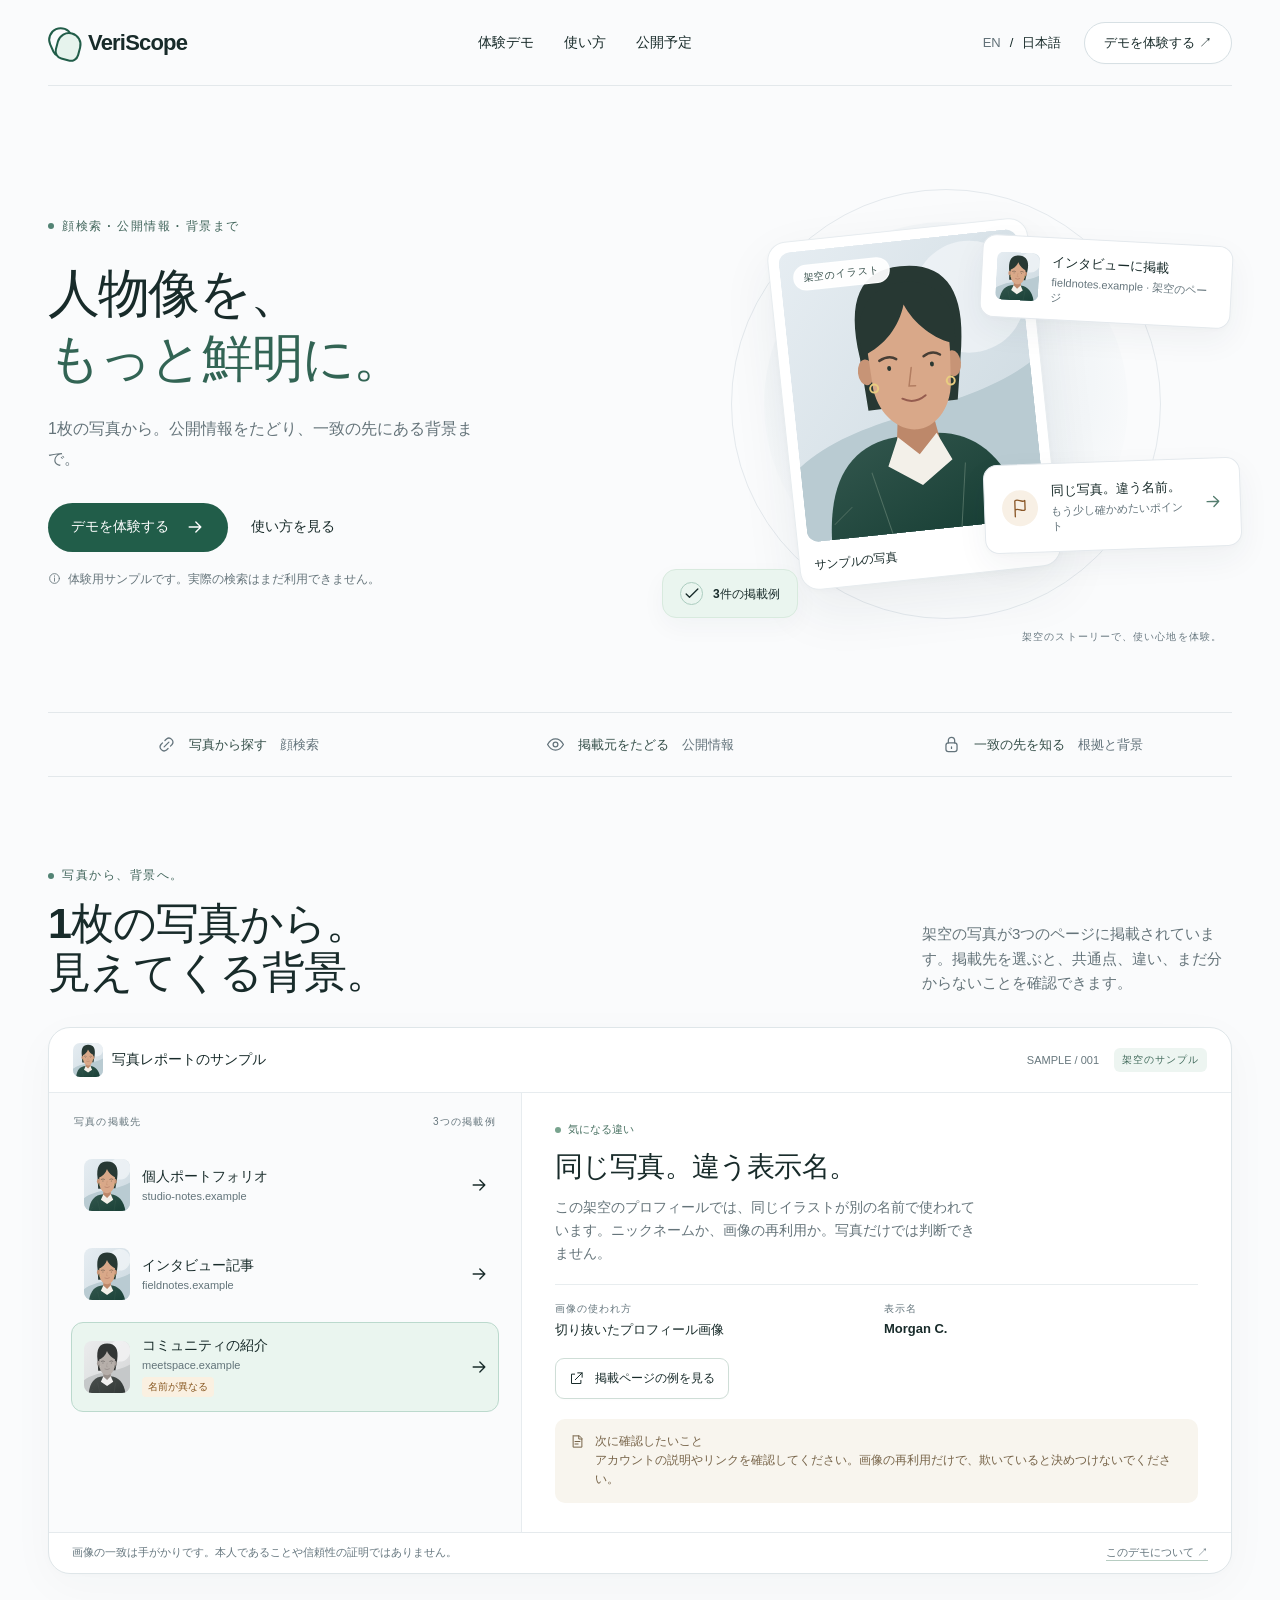
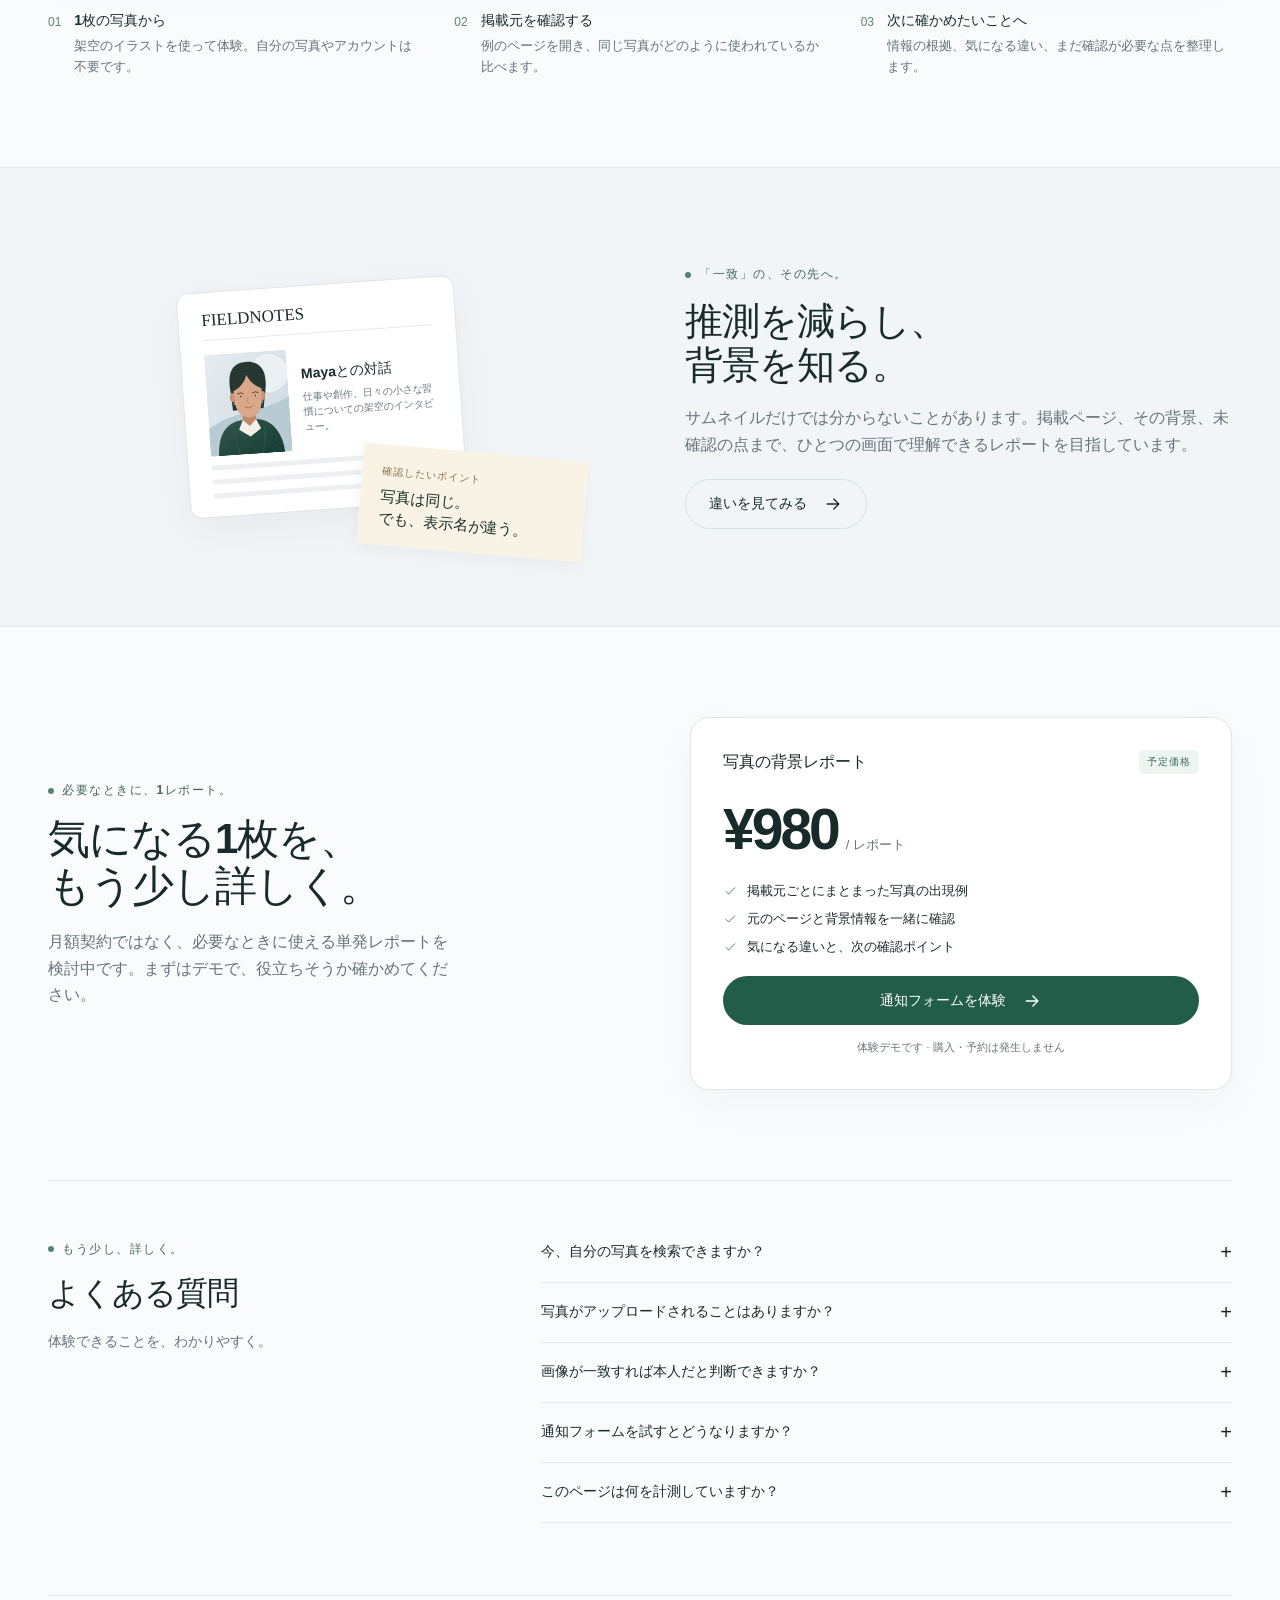
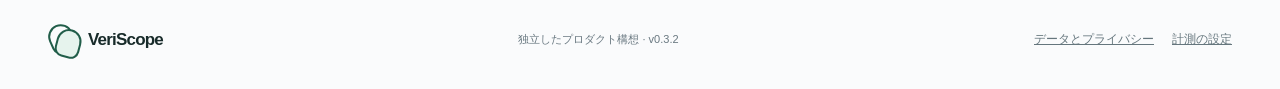
==== commit fbf792f7: "feat: add confirmed waitlist browser flow" ====
--- a/people-intel-test/ja/index.html
+++ b/people-intel-test/ja/index.html
@@ -1,6 +1,6 @@
 <!doctype html>
 <html lang="ja"><head><meta charset="utf-8"><meta name="viewport" content="width=device-width,initial-scale=1"><title>VeriScope — 人物像を、もっと鮮明に | 体験デモ</title><meta name="description" content="写真の掲載先、公開ページ、その背景をつなぐ顔検索の構想。架空のサンプルを使った体験デモです。実際の検索はまだ利用できません。"><meta name="robots" content="index,follow"><meta name="referrer" content="strict-origin-when-cross-origin"><meta name="theme-color" content="#f7f8f3"><link rel="canonical" href="https://dylanz-lab.github.io/HE-ZHANG-J.github.io/people-intel-test/ja/"><link rel="alternate" hreflang="en" href="https://dylanz-lab.github.io/HE-ZHANG-J.github.io/people-intel-test/"><link rel="alternate" hreflang="ja" href="https://dylanz-lab.github.io/HE-ZHANG-J.github.io/people-intel-test/ja/"><link rel="alternate" hreflang="x-default" href="https://dylanz-lab.github.io/HE-ZHANG-J.github.io/people-intel-test/"><meta property="og:type" content="website"><meta property="og:title" content="VeriScope — 人物像を、もっと鮮明に | 体験デモ"><meta property="og:description" content="写真の掲載先、公開ページ、その背景をつなぐ顔検索の構想。架空のサンプルを使った体験デモです。実際の検索はまだ利用できません。"><meta property="og:url" content="https://dylanz-lab.github.io/HE-ZHANG-J.github.io/people-intel-test/ja/"><meta name="twitter:card" content="summary"><link rel="icon" href="../assets/favicon.svg" type="image/svg+xml"><link rel="stylesheet" href="../assets/style.css?v=0.3"><script src="../assets/app.js?v=0.3" defer></script></head>
-<body data-root="../" data-version="0.3" data-visual-version="0.3.1"><a class="skip" href="#main">本文へ</a>
+<body data-root="../" data-version="0.3" data-visual-version="0.3.1"><script src="../assets/waitlist-core.js?v=0.3.3"></script><script src="../assets/waitlist-transport.js?v=0.3.3"></script><a class="skip" href="#main">本文へ</a>
 <div class="container"><header class="nav"><a class="brand" href="../" aria-label="VeriScope"><span class="brand-mark" aria-hidden="true"></span>VeriScope</a><nav class="nav-middle"><a href="#demo">体験デモ</a><a href="#how">使い方</a><a href="#launch">公開予定</a></nav><div class="nav-right"><nav class="lang" aria-label="Language"><a class="dim"  href="../" data-language="en">EN</a><span aria-hidden="true">/</span><a class="active" aria-current="page" href="./" data-language="ja">日本語</a></nav><button class="nav-cta" data-start="nav">デモを体験する ↗</button></div></header></div>
 <main id="main"><div class="container"><section class="hero"><div class="hero-copy"><div class="eyebrow">顔検索 · 公開情報 · 背景まで</div><h1>人物像を、<br><em>もっと鮮明に。</em></h1><p>1枚の写真から。公開情報をたどり、一致の先にある背景まで。</p><div class="actions"><button class="button primary" data-start="hero">デモを体験する<svg viewBox="0 0 24 24" fill="none" stroke="currentColor" stroke-width="1.6" stroke-linecap="round" stroke-linejoin="round" aria-hidden="true"><path d="M5 12h14m-6-6 6 6-6 6"/></svg></button><a class="button text" href="#how">使い方を見る</a></div><p class="micro"><svg viewBox="0 0 24 24" fill="none" stroke="currentColor" stroke-width="1.6" stroke-linecap="round" stroke-linejoin="round" aria-hidden="true"><circle cx="12" cy="12" r="9"/><path d="M12 11v6m0-10v1"/></svg>体験用サンプルです。実際の検索はまだ利用できません。</p></div>
 <div class="hero-stage"><div class="orbit"></div><div class="stage-spot"></div><div class="photo-card"><img src="../assets/portrait.svg" width="242" height="291" alt="架空の人物のイラスト。実在の人物ではありません。" fetchpriority="high"><span class="photo-tag">架空のイラスト</span><div class="photo-label"><b>サンプルの写真</b><svg viewBox="0 0 24 24" fill="none" stroke="currentColor" stroke-width="1.6" stroke-linecap="round" stroke-linejoin="round" aria-hidden="true"><rect x="3" y="3" width="18" height="18" rx="4"/><path d="m3 16 6-6 5 5 3-3 4 4"/><circle cx="16" cy="8" r="1"/></svg></div></div><button class="floating source" data-jump-source="interview"><img src="../assets/portrait.svg" alt="" width="43" height="48"><span><b>インタビューに掲載</b><small>fieldnotes.example · 架空のページ</small></span></button><button class="floating finding" data-jump-source="profile"><span class="float-icon"><svg viewBox="0 0 24 24" fill="none" stroke="currentColor" stroke-width="1.6" stroke-linecap="round" stroke-linejoin="round" aria-hidden="true"><path d="M6 22V3c4-3 8 3 12 0v11c-4 3-8-3-12 0"/></svg></span><span><b>同じ写真。違う名前。</b><small>もう少し確かめたいポイント</small></span><span class="float-arrow"><svg viewBox="0 0 24 24" fill="none" stroke="currentColor" stroke-width="1.6" stroke-linecap="round" stroke-linejoin="round" aria-hidden="true"><path d="M5 12h14m-6-6 6 6-6 6"/></svg></span></button><button class="floating count" data-start="hero-card"><span class="count-check"><svg viewBox="0 0 24 24" fill="none" stroke="currentColor" stroke-width="1.6" stroke-linecap="round" stroke-linejoin="round" aria-hidden="true"><path d="m5 12 4 4L19 6"/></svg></span><b>3件の掲載例</b></button><span class="stage-caption">架空のストーリーで、使い心地を体験。</span></div></section>
@@ -15,4 +15,4 @@
 <dialog class="modal join-modal" id="joinDialog" aria-labelledby="joinTitle"><div class="modal-head"><span>VeriScope · 公開案内</span><button class="close" data-close="joinDialog" aria-label="閉じる"><svg viewBox="0 0 24 24" fill="none" stroke="currentColor" stroke-width="1.6" stroke-linecap="round" stroke-linejoin="round" aria-hidden="true"><path d="m6 6 12 12M6 18 18 6"/></svg></button></div><div class="modal-body"><div id="joinFields"><div class="eyebrow">予定価格: ¥980</div><h2 id="joinTitle">最初の公開を、いち早く。</h2><p class="lead">定期契約なしで使える、写真の背景レポート。</p><p class="preview-banner" id="formNotice">フォームの体験デモです。メールは送信・保存されません。例のアドレスで操作をお試しください。</p><form id="joinForm"><label class="form-field" for="email">メールアドレス</label><input type="email" id="email" name="email" autocomplete="email" required maxlength="254" placeholder="you@example.com"><label class="form-field" for="purpose">どのように使いたいですか？（任意）</label><select id="purpose" name="purpose"><option value="">用途を選択</option><option value="own_photo">自分の写真の掲載先を調べたい</option><option value="authorized">許可を得た写真について確認したい</option><option value="research">写真の背景確認について知りたい</option></select><label class="honeypot" aria-hidden="true">Website<input name="website" id="website" tabindex="-1" autocomplete="off"></label><label class="consent-check"><input type="checkbox" required id="emailConsent"><span id="consentText">登録ではなくフォームの体験デモであることを理解しました。</span></label><button class="button primary full" type="submit" id="joinSubmit">フォームを試す<svg viewBox="0 0 24 24" fill="none" stroke="currentColor" stroke-width="1.6" stroke-linecap="round" stroke-linejoin="round" aria-hidden="true"><path d="M5 12h14m-6-6 6 6-6 6"/></svg></button><p class="form-status" id="formStatus" role="status" hidden></p></form></div><div id="joinSuccess" hidden><div class="success-icon"><svg viewBox="0 0 24 24" fill="none" stroke="currentColor" stroke-width="1.6" stroke-linecap="round" stroke-linejoin="round" aria-hidden="true"><path d="m5 12 4 4L19 6"/></svg></div><h2 id="successTitle">体験完了。送信されていません。</h2><p class="lead" id="successBody">登録の流れを体験しました。メールは送信・保存されておらず、案内リストにも登録されていません。</p><button class="button primary full" data-close="joinDialog">デモに戻る<svg viewBox="0 0 24 24" fill="none" stroke="currentColor" stroke-width="1.6" stroke-linecap="round" stroke-linejoin="round" aria-hidden="true"><path d="M5 12h14m-6-6 6 6-6 6"/></svg></button></div></div></dialog>
 <dialog class="modal join-modal" id="privacyDialog" aria-labelledby="privacyTitle"><div class="modal-head"><span id="privacyTitle">データの扱いを、明確に。</span><button class="close" data-close="privacyDialog" aria-label="閉じる"><svg viewBox="0 0 24 24" fill="none" stroke="currentColor" stroke-width="1.6" stroke-linecap="round" stroke-linejoin="round" aria-hidden="true"><path d="m6 6 12 12M6 18 18 6"/></svg></button></div><div class="modal-body"><p class="lead">この公開デモには写真のアップロード、アカウント、決済、外部解析、メールの収集はありません。画像と掲載ページは架空のサンプルです。ホスティング事業者が通信ログを処理する場合があります。プレビューモードのフォームはメールを送信せず、操作ログはタブ内にだけ存在します。実際のサーバー接続後は、登録前に通知を表示し、メール、任意の用途、言語、同意の版、表示プランだけを保存します。任意の利用計測は別途同意が必要で、メールや写真の内容を含めません。</p><p class="lead" id="contactNotice" hidden></p></div></dialog>
 <div class="consent-panel" id="consentPanel" hidden role="region" aria-label="任意の利用計測"><strong>改善のための計測を許可しますか？</strong><p id="measureText">デモの閲覧や掲載元のクリックなどを任意で計測します。写真やメールはイベントに含まれません。</p><div class="actions"><button class="button primary" id="analyticsAllow">計測を許可</button><button class="button text" id="analyticsDeny">今はしない</button></div></div>
-<script type="application/json" id="pageData">{"locale": "ja", "title": "VeriScope — 人物像を、もっと鮮明に | 体験デモ", "desc": "写真の掲載先、公開ページ、その背景をつなぐ顔検索の構想。架空のサンプルを使った体験デモです。実際の検索はまだ利用できません。", "navdemo": "体験デモ", "navhow": "使い方", "navprice": "公開予定", "navcta": "デモを体験する", "eyebrow": "顔検索 · 公開情報 · 背景まで", "h1": "人物像を、<br><em>もっと鮮明に。<\/em>", "intro": "1枚の写真から。公開情報をたどり、一致の先にある背景まで。", "demo": "デモを体験する", "how": "使い方を見る", "preview": "体験用サンプルです。実際の検索はまだ利用できません。", "photo": "サンプルの写真", "arttag": "架空のイラスト", "sourcecard": "インタビューに掲載", "sourcedomain": "fieldnotes.example · 架空のページ", "finding": "同じ写真。違う名前。", "findingnote": "もう少し確かめたいポイント", "count": "3件の掲載例", "stagecaption": "架空のストーリーで、使い心地を体験。", "v1": "写真から探す", "v1p": "顔検索", "v2": "掲載元をたどる", "v2p": "公開情報", "v3": "一致の先を知る", "v3p": "根拠と背景", "demoeyebrow": "写真から、背景へ。", "demoh2": "1枚の写真から。<br>見えてくる背景。", "demop": "架空の写真が3つのページに掲載されています。掲載先を選ぶと、共通点、違い、まだ分からないことを確認できます。", "reporttitle": "写真レポートのサンプル", "fiction": "架空のサンプル", "listcaption": "写真の掲載先", "listcount": "3つの掲載例", "tag": "名前が異なる", "bottom": "画像の一致は手がかりです。本人であることや信頼性の証明ではありません。", "limitations": "このデモについて", "step1t": "1枚の写真から", "step1p": "架空のイラストを使って体験。自分の写真やアカウントは不要です。", "step2t": "掲載元を確認する", "step2p": "例のページを開き、同じ写真がどのように使われているか比べます。", "step3t": "次に確かめたいことへ", "step3p": "情報の根拠、気になる違い、まだ確認が必要な点を整理します。", "storyeyebrow": "「一致」の、その先へ。", "storyh2": "推測を減らし、<br>背景を知る。", "storyp": "サムネイルだけでは分からないことがあります。掲載ページ、その背景、未確認の点まで、ひとつの画面で理解できるレポートを目指しています。", "storycta": "違いを見てみる", "minititle": "FIELDNOTES", "mininame": "Mayaとの対話", "minip": "仕事や創作、日々の小さな習慣についての架空のインタビュー。", "stickylabel": "確認したいポイント", "sticky": "写真は同じ。<br>でも、表示名が違う。", "priceeye": "必要なときに、1レポート。", "priceh2": "気になる1枚を、<br>もう少し詳しく。", "pricep": "月額契約ではなく、必要なときに使える単発レポートを検討中です。まずはデモで、役立ちそうか確かめてください。", "pricename": "写真の背景レポート", "proposed": "予定価格", "amount": "¥980", "priceunit": "/ レポート", "pf1": "掲載元ごとにまとまった写真の出現例", "pf2": "元のページと背景情報を一緒に確認", "pf3": "気になる違いと、次の確認ポイント", "pricebutton": "通知フォームを体験", "livepricebutton": "公開のお知らせを受け取る", "pricenote": "体験デモです · 購入・予約は発生しません", "faqeye": "もう少し、詳しく。", "faqh2": "よくある質問", "faqp": "体験できることを、わかりやすく。", "faqs": [["今、自分の写真を検索できますか？", "まだ利用できません。このページは体験デモです。写真、名前、掲載先はすべて架空のサンプルで、実際の検索結果ではありません。"], ["写真がアップロードされることはありますか？", "この版には写真のアップロード欄がありません。独自の架空イラストを使用しているため、写真を共有せずに体験できます。"], ["画像が一致すれば本人だと判断できますか？", "いいえ。画像の転載、ニックネーム、似た外見などで誤解することがあります。この構想は掲載元と背景の確認を支援するもので、本人確認、身元調査、信頼性の判定を行うものではありません。"], ["通知フォームを試すとどうなりますか？", "プレビューモードではメールアドレスを送信・保存しません。実際の登録サービスが接続された場合は、保存されることとデータの扱いを明示し、サーバーが受け付けた後にだけ登録完了を表示します。"], ["このページは何を計測していますか？", "公開プレビューに外部の計数・解析サービスは接続されていません。操作ログは現在のタブ内だけにあります。サーバー接続後の任意の利用計測には別途同意を求め、写真やメールアドレスを計測イベントに含めません。"]], "footer": "独立したプロダクト構想 · v0.3.2", "data": "データとプライバシー", "measure": "計測の設定", "sourceheading": "掲載元ページのサンプル", "fictionnote": "イラスト、名前、ドメイン、文章はすべて架空のデモ用コンテンツです。外部サイトの閲覧や検索は行っていません。", "nextlabel": "次に確認したいこと", "openpage": "掲載ページの例を見る", "fact1": "画像の使われ方", "fact2": "表示名", "joinheading": "最初の公開を、いち早く。", "joinlead": "定期契約なしで使える、写真の背景レポート。", "previewbanner": "フォームの体験デモです。メールは送信・保存されません。例のアドレスで操作をお試しください。", "livebanner": "メールアドレスを先行案内リストに保存します。お支払い情報は不要です。", "emaillabel": "メールアドレス", "emailexample": "you@example.com", "whylabel": "どのように使いたいですか？（任意）", "whyoptions": [["", "用途を選択"], ["own_photo", "自分の写真の掲載先を調べたい"], ["authorized", "許可を得た写真について確認したい"], ["research", "写真の背景確認について知りたい"]], "consent": "このプロダクトの公開に関するメールを受け取ることに同意します。", "previewconsent": "登録ではなくフォームの体験デモであることを理解しました。", "joinbtn": "フォームを試す", "livesubmit": "公開案内に登録する", "previewdone": "体験完了。送信されていません。", "previewdonebody": "登録の流れを体験しました。メールは送信・保存されておらず、案内リストにも登録されていません。", "success": "公開案内に登録しました。", "successbody": "登録を保存しました。購入や定期契約は発生していません。", "backdemo": "デモに戻る", "loading": "登録内容を保存しています…", "error": "登録完了を確認できませんでした。もう一度お試しください。同じメールが重複して登録されることはありません。", "privacytitle": "データの扱いを、明確に。", "privacybody": "この公開デモには写真のアップロード、アカウント、決済、外部解析、メールの収集はありません。画像と掲載ページは架空のサンプルです。ホスティング事業者が通信ログを処理する場合があります。プレビューモードのフォームはメールを送信せず、操作ログはタブ内にだけ存在します。実際のサーバー接続後は、登録前に通知を表示し、メール、任意の用途、言語、同意の版、表示プランだけを保存します。任意の利用計測は別途同意が必要で、メールや写真の内容を含めません。", "measuretitle": "改善のための計測を許可しますか？", "measurebody": "デモの閲覧や掲載元のクリックなどを任意で計測します。写真やメールはイベントに含まれません。", "allow": "計測を許可", "deny": "今はしない", "off": "このプレビューには計測サービスが接続されていません。データは送信されていません。", "sources": [{"id": "portfolio", "title": "個人ポートフォリオ", "domain": "studio-notes.example", "label": "最初の背景情報", "heading": "見覚えのある写真。元の紹介文。", "body": "この架空のポートフォリオでは、イラストが自己紹介と一緒に掲載されています。サンプルの出発点ですが、本人を独立に証明する情報ではありません。", "imageUse": "プロフィールのイラスト", "displayName": "Maya Chen", "next": "文章や使われ方を、ほかの掲載先と比較してください。", "pageTitle": "STUDIO NOTES", "pageHeading": "こんにちは、Mayaです。", "pageBody": "ものづくりとアイデア集めが好きです。創作に関するノートを共有しています。このイラストは架空のポートフォリオ用の肖像です。"}, {"id": "interview", "title": "インタビュー記事", "domain": "fieldnotes.example", "label": "共通する背景情報", "heading": "同じ名前。もう少し詳しい背景。", "body": "架空のインタビューに同じイラストと表示名が使われています。内容は一致していますが、それだけで各ページの管理者が同じだとは判断できません。", "imageUse": "インタビュー用イラスト", "displayName": "Maya Chen", "next": "前後の文章を読み、元のポートフォリオへのリンクがあるか確認してください。", "pageTitle": "FIELDNOTES", "pageHeading": "Mayaとの対話。", "pageBody": "創作や日々の習慣、大切な仕事のための時間についての架空のインタビュー。イラストはサンプルのポートフォリオから引用した設定です。"}, {"id": "profile", "title": "コミュニティの紹介", "domain": "meetspace.example", "label": "気になる違い", "heading": "同じ写真。違う表示名。", "body": "この架空のプロフィールでは、同じイラストが別の名前で使われています。ニックネームか、画像の再利用か。写真だけでは判断できません。", "imageUse": "切り抜いたプロフィール画像", "displayName": "Morgan C.", "next": "アカウントの説明やリンクを確認してください。画像の再利用だけで、欺いていると決めつけないでください。", "pageTitle": "MEETSPACE", "pageHeading": "Morgan C.", "pageBody": "読書と週末の散策が好き。いろいろなことに興味があります。この架空のプロフィールでは、違う表示名でサンプルのイラストを意図的に再利用しています。"}]}</script><noscript><p class="container sample-note">この体験デモの操作にはJavaScriptが必要です。掲載例は上に表示されています。</p></noscript></body></html>+<script type="application/json" id="pageData">{"locale": "ja", "title": "VeriScope — 人物像を、もっと鮮明に | 体験デモ", "desc": "写真の掲載先、公開ページ、その背景をつなぐ顔検索の構想。架空のサンプルを使った体験デモです。実際の検索はまだ利用できません。", "navdemo": "体験デモ", "navhow": "使い方", "navprice": "公開予定", "navcta": "デモを体験する", "eyebrow": "顔検索 · 公開情報 · 背景まで", "h1": "人物像を、<br><em>もっと鮮明に。<\/em>", "intro": "1枚の写真から。公開情報をたどり、一致の先にある背景まで。", "demo": "デモを体験する", "how": "使い方を見る", "preview": "体験用サンプルです。実際の検索はまだ利用できません。", "photo": "サンプルの写真", "arttag": "架空のイラスト", "sourcecard": "インタビューに掲載", "sourcedomain": "fieldnotes.example · 架空のページ", "finding": "同じ写真。違う名前。", "findingnote": "もう少し確かめたいポイント", "count": "3件の掲載例", "stagecaption": "架空のストーリーで、使い心地を体験。", "v1": "写真から探す", "v1p": "顔検索", "v2": "掲載元をたどる", "v2p": "公開情報", "v3": "一致の先を知る", "v3p": "根拠と背景", "demoeyebrow": "写真から、背景へ。", "demoh2": "1枚の写真から。<br>見えてくる背景。", "demop": "架空の写真が3つのページに掲載されています。掲載先を選ぶと、共通点、違い、まだ分からないことを確認できます。", "reporttitle": "写真レポートのサンプル", "fiction": "架空のサンプル", "listcaption": "写真の掲載先", "listcount": "3つの掲載例", "tag": "名前が異なる", "bottom": "画像の一致は手がかりです。本人であることや信頼性の証明ではありません。", "limitations": "このデモについて", "step1t": "1枚の写真から", "step1p": "架空のイラストを使って体験。自分の写真やアカウントは不要です。", "step2t": "掲載元を確認する", "step2p": "例のページを開き、同じ写真がどのように使われているか比べます。", "step3t": "次に確かめたいことへ", "step3p": "情報の根拠、気になる違い、まだ確認が必要な点を整理します。", "storyeyebrow": "「一致」の、その先へ。", "storyh2": "推測を減らし、<br>背景を知る。", "storyp": "サムネイルだけでは分からないことがあります。掲載ページ、その背景、未確認の点まで、ひとつの画面で理解できるレポートを目指しています。", "storycta": "違いを見てみる", "minititle": "FIELDNOTES", "mininame": "Mayaとの対話", "minip": "仕事や創作、日々の小さな習慣についての架空のインタビュー。", "stickylabel": "確認したいポイント", "sticky": "写真は同じ。<br>でも、表示名が違う。", "priceeye": "必要なときに、1レポート。", "priceh2": "気になる1枚を、<br>もう少し詳しく。", "pricep": "月額契約ではなく、必要なときに使える単発レポートを検討中です。まずはデモで、役立ちそうか確かめてください。", "pricename": "写真の背景レポート", "proposed": "予定価格", "amount": "¥980", "priceunit": "/ レポート", "pf1": "掲載元ごとにまとまった写真の出現例", "pf2": "元のページと背景情報を一緒に確認", "pf3": "気になる違いと、次の確認ポイント", "pricebutton": "通知フォームを体験", "livepricebutton": "公開のお知らせを受け取る", "pricenote": "体験デモです · 購入・予約は発生しません", "faqeye": "もう少し、詳しく。", "faqh2": "よくある質問", "faqp": "体験できることを、わかりやすく。", "faqs": [["今、自分の写真を検索できますか？", "まだ利用できません。このページは体験デモです。写真、名前、掲載先はすべて架空のサンプルで、実際の検索結果ではありません。"], ["写真がアップロードされることはありますか？", "この版には写真のアップロード欄がありません。独自の架空イラストを使用しているため、写真を共有せずに体験できます。"], ["画像が一致すれば本人だと判断できますか？", "いいえ。画像の転載、ニックネーム、似た外見などで誤解することがあります。この構想は掲載元と背景の確認を支援するもので、本人確認、身元調査、信頼性の判定を行うものではありません。"], ["通知フォームを試すとどうなりますか？", "プレビューモードではメールアドレスを送信・保存しません。実際の登録サービスが接続された場合は、保存されることとデータの扱いを明示し、サーバーが受け付けた後にだけ登録完了を表示します。"], ["このページは何を計測していますか？", "公開プレビューに外部の計数・解析サービスは接続されていません。操作ログは現在のタブ内だけにあります。サーバー接続後の任意の利用計測には別途同意を求め、写真やメールアドレスを計測イベントに含めません。"]], "footer": "独立したプロダクト構想 · v0.3.2", "data": "データとプライバシー", "measure": "計測の設定", "sourceheading": "掲載元ページのサンプル", "fictionnote": "イラスト、名前、ドメイン、文章はすべて架空のデモ用コンテンツです。外部サイトの閲覧や検索は行っていません。", "nextlabel": "次に確認したいこと", "openpage": "掲載ページの例を見る", "fact1": "画像の使われ方", "fact2": "表示名", "joinheading": "最初の公開を、いち早く。", "joinlead": "定期契約なしで使える、写真の背景レポート。", "previewbanner": "フォームの体験デモです。メールは送信・保存されません。例のアドレスで操作をお試しください。", "livebanner": "メールアドレスを先行案内リストに保存します。お支払い情報は不要です。", "emaillabel": "メールアドレス", "emailexample": "you@example.com", "whylabel": "どのように使いたいですか？（任意）", "whyoptions": [["", "用途を選択"], ["own_photo", "自分の写真の掲載先を調べたい"], ["authorized", "許可を得た写真について確認したい"], ["research", "写真の背景確認について知りたい"]], "consent": "このプロダクトの公開に関するメールを受け取ることに同意します。", "previewconsent": "登録ではなくフォームの体験デモであることを理解しました。", "joinbtn": "フォームを試す", "livesubmit": "公開案内に登録する", "previewdone": "体験完了。送信されていません。", "previewdonebody": "登録の流れを体験しました。メールは送信・保存されておらず、案内リストにも登録されていません。", "success": "公開案内に登録しました。", "successbody": "登録を保存しました。購入や定期契約は発生していません。", "backdemo": "デモに戻る", "loading": "登録内容を保存しています…", "error": "登録完了を確認できませんでした。もう一度お試しください。同じメールが重複して登録されることはありません。", "privacytitle": "データの扱いを、明確に。", "privacybody": "この公開デモには写真のアップロード、アカウント、決済、外部解析、メールの収集はありません。画像と掲載ページは架空のサンプルです。ホスティング事業者が通信ログを処理する場合があります。プレビューモードのフォームはメールを送信せず、操作ログはタブ内にだけ存在します。実際のサーバー接続後は、登録前に通知を表示し、メール、任意の用途、言語、同意の版、表示プランだけを保存します。任意の利用計測は別途同意が必要で、メールや写真の内容を含めません。", "measuretitle": "改善のための計測を許可しますか？", "measurebody": "デモの閲覧や掲載元のクリックなどを任意で計測します。写真やメールはイベントに含まれません。", "allow": "計測を許可", "deny": "今はしない", "off": "このプレビューには計測サービスが接続されていません。データは送信されていません。", "sources": [{"id": "portfolio", "title": "個人ポートフォリオ", "domain": "studio-notes.example", "label": "最初の背景情報", "heading": "見覚えのある写真。元の紹介文。", "body": "この架空のポートフォリオでは、イラストが自己紹介と一緒に掲載されています。サンプルの出発点ですが、本人を独立に証明する情報ではありません。", "imageUse": "プロフィールのイラスト", "displayName": "Maya Chen", "next": "文章や使われ方を、ほかの掲載先と比較してください。", "pageTitle": "STUDIO NOTES", "pageHeading": "こんにちは、Mayaです。", "pageBody": "ものづくりとアイデア集めが好きです。創作に関するノートを共有しています。このイラストは架空のポートフォリオ用の肖像です。"}, {"id": "interview", "title": "インタビュー記事", "domain": "fieldnotes.example", "label": "共通する背景情報", "heading": "同じ名前。もう少し詳しい背景。", "body": "架空のインタビューに同じイラストと表示名が使われています。内容は一致していますが、それだけで各ページの管理者が同じだとは判断できません。", "imageUse": "インタビュー用イラスト", "displayName": "Maya Chen", "next": "前後の文章を読み、元のポートフォリオへのリンクがあるか確認してください。", "pageTitle": "FIELDNOTES", "pageHeading": "Mayaとの対話。", "pageBody": "創作や日々の習慣、大切な仕事のための時間についての架空のインタビュー。イラストはサンプルのポートフォリオから引用した設定です。"}, {"id": "profile", "title": "コミュニティの紹介", "domain": "meetspace.example", "label": "気になる違い", "heading": "同じ写真。違う表示名。", "body": "この架空のプロフィールでは、同じイラストが別の名前で使われています。ニックネームか、画像の再利用か。写真だけでは判断できません。", "imageUse": "切り抜いたプロフィール画像", "displayName": "Morgan C.", "next": "アカウントの説明やリンクを確認してください。画像の再利用だけで、欺いていると決めつけないでください。", "pageTitle": "MEETSPACE", "pageHeading": "Morgan C.", "pageBody": "読書と週末の散策が好き。いろいろなことに興味があります。この架空のプロフィールでは、違う表示名でサンプルのイラストを意図的に再利用しています。"}]}</script><noscript><p class="container sample-note">この体験デモの操作にはJavaScriptが必要です。掲載例は上に表示されています。</p></noscript></body></html>
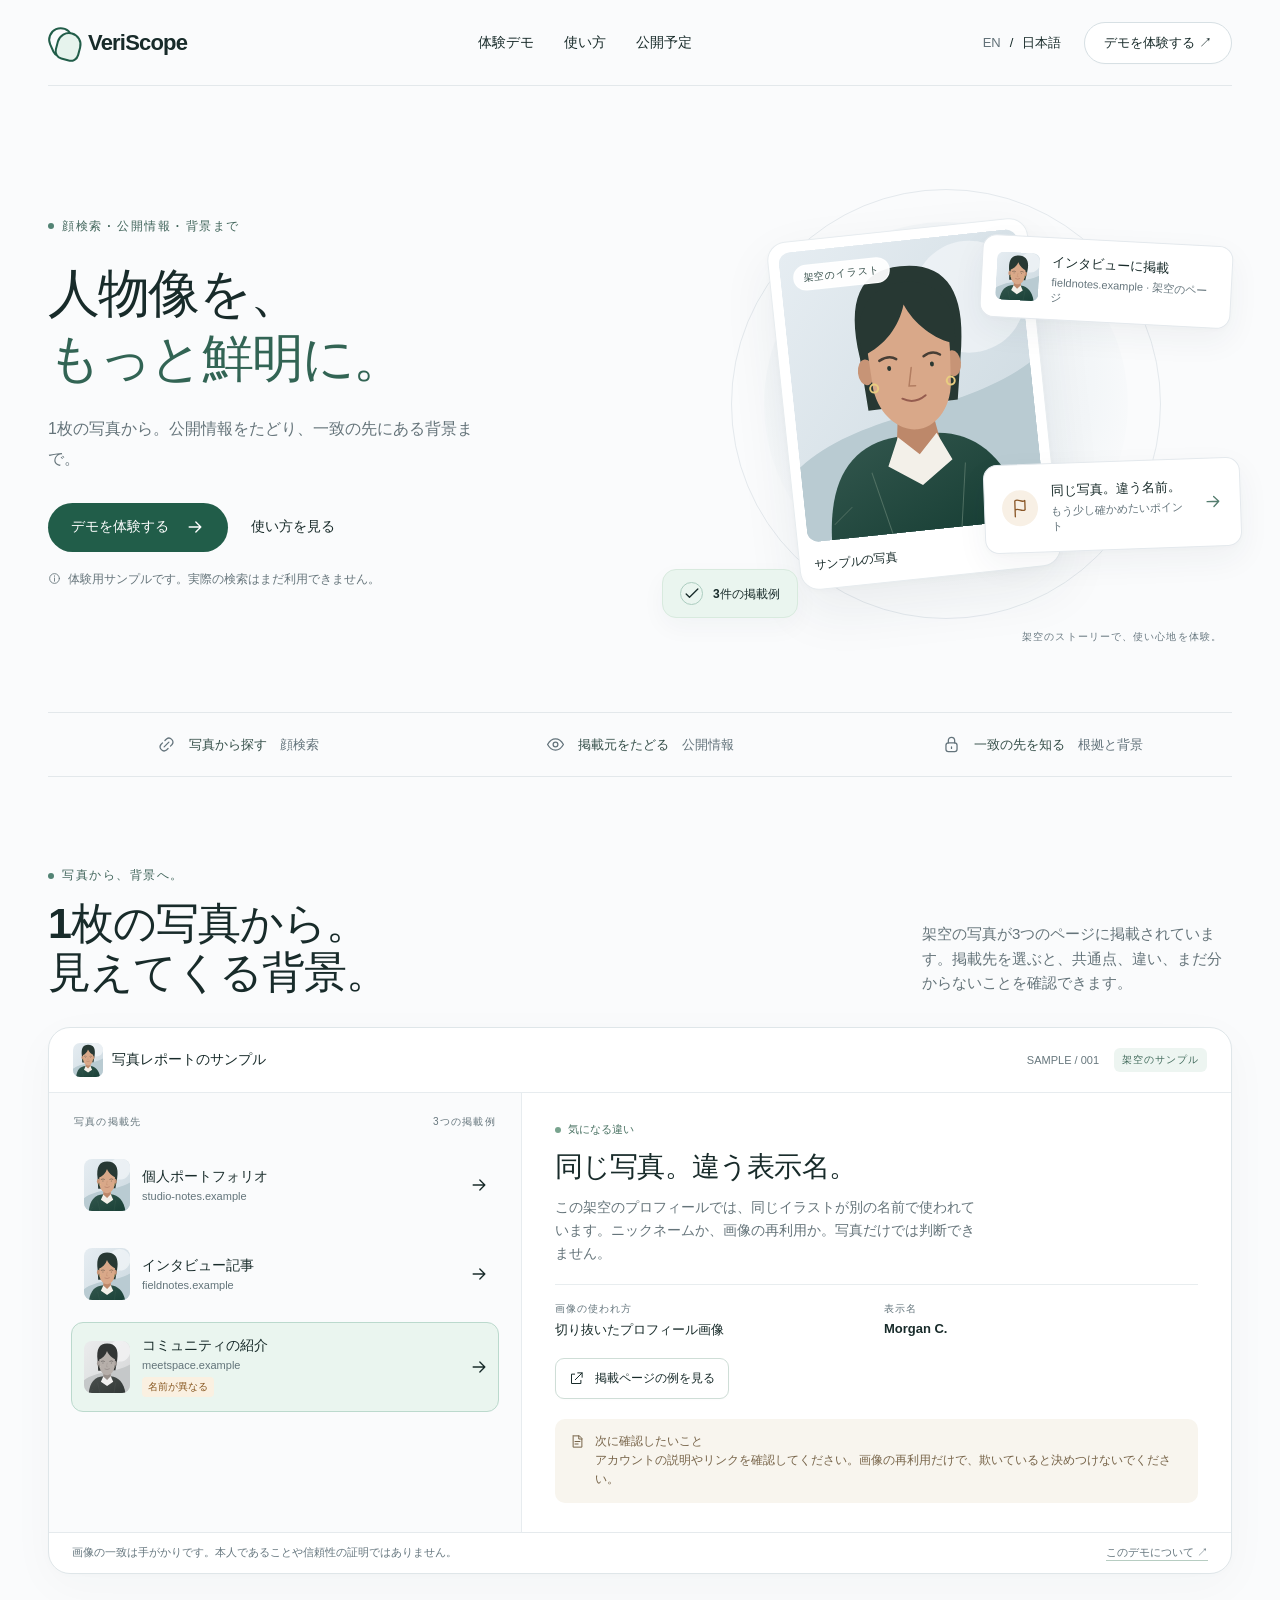
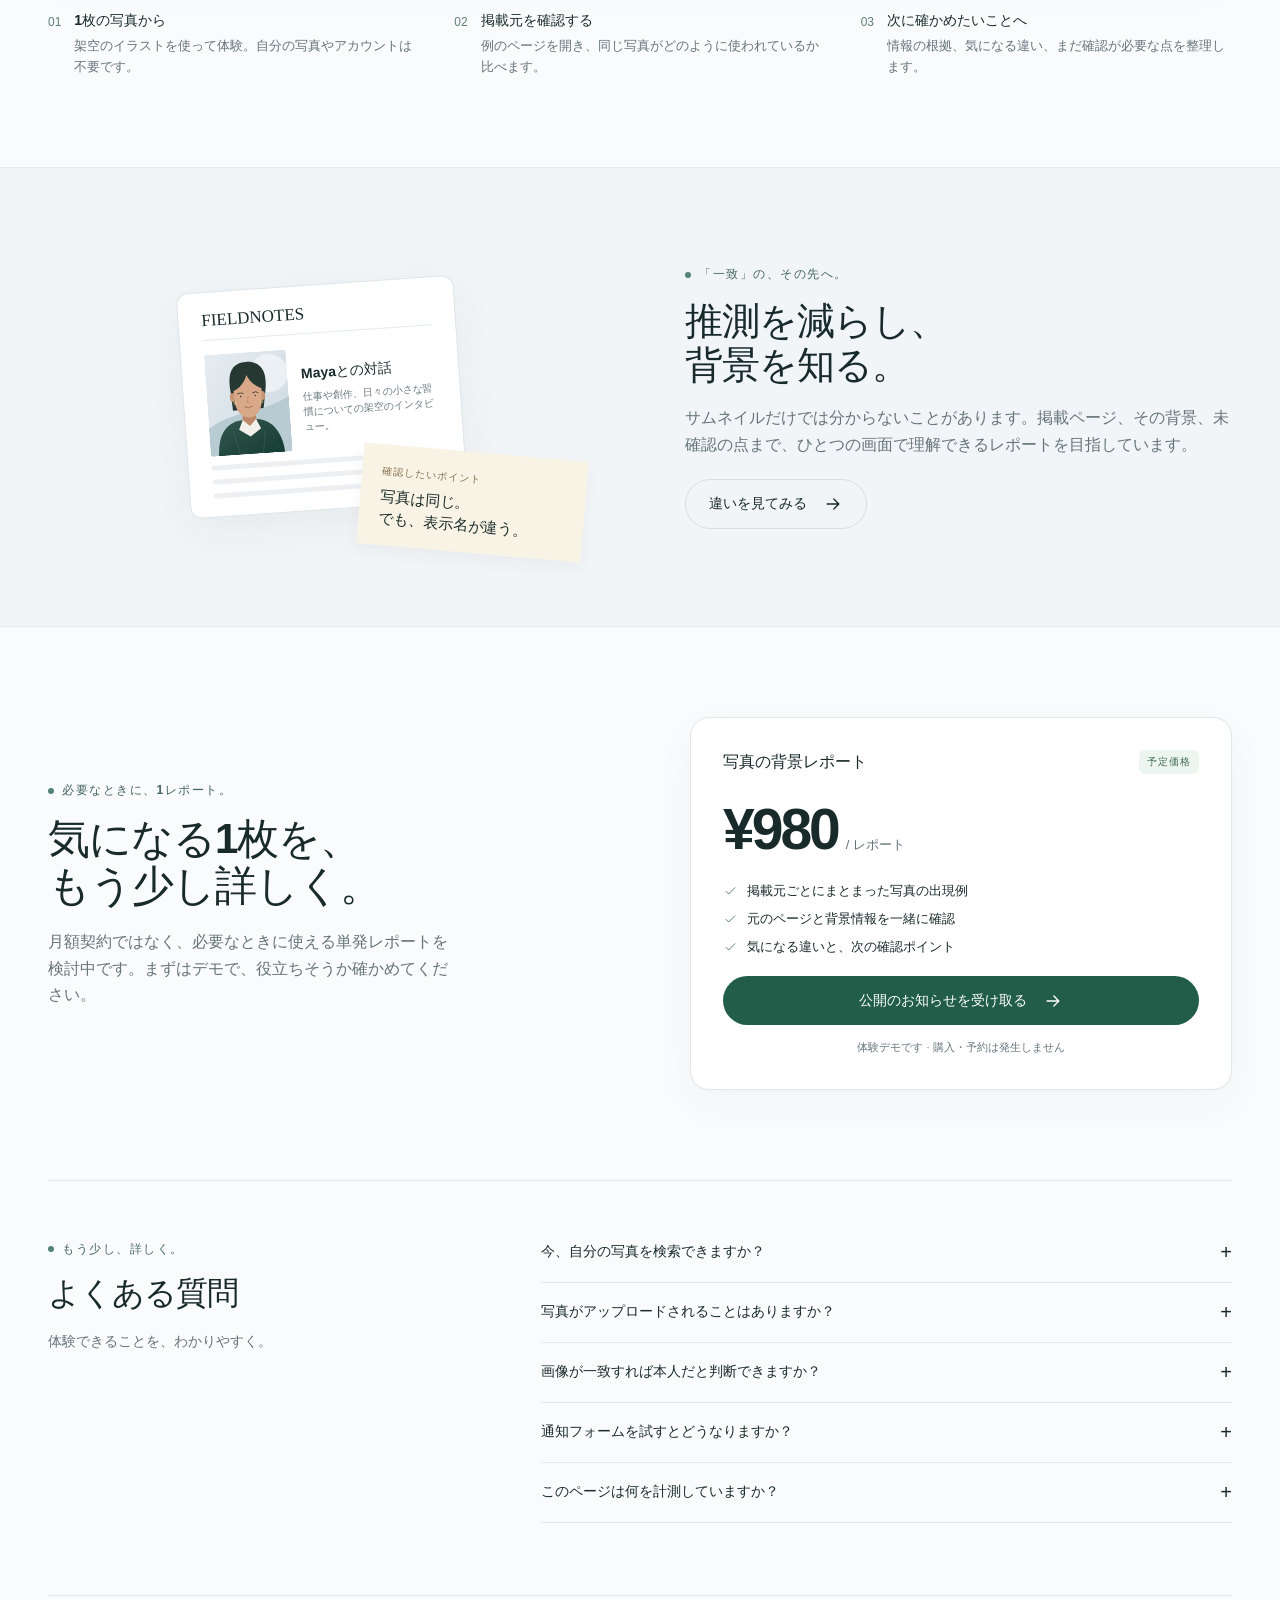
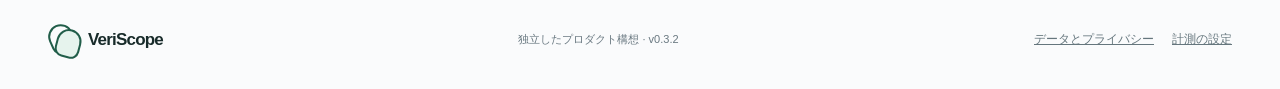
==== commit f794353e: "fix: refresh waitlist receipt transport" ====
--- a/people-intel-test/ja/index.html
+++ b/people-intel-test/ja/index.html
@@ -1,6 +1,6 @@
 <!doctype html>
 <html lang="ja"><head><meta charset="utf-8"><meta name="viewport" content="width=device-width,initial-scale=1"><title>VeriScope — 人物像を、もっと鮮明に | 体験デモ</title><meta name="description" content="写真の掲載先、公開ページ、その背景をつなぐ顔検索の構想。架空のサンプルを使った体験デモです。実際の検索はまだ利用できません。"><meta name="robots" content="index,follow"><meta name="referrer" content="strict-origin-when-cross-origin"><meta name="theme-color" content="#f7f8f3"><link rel="canonical" href="https://dylanz-lab.github.io/HE-ZHANG-J.github.io/people-intel-test/ja/"><link rel="alternate" hreflang="en" href="https://dylanz-lab.github.io/HE-ZHANG-J.github.io/people-intel-test/"><link rel="alternate" hreflang="ja" href="https://dylanz-lab.github.io/HE-ZHANG-J.github.io/people-intel-test/ja/"><link rel="alternate" hreflang="x-default" href="https://dylanz-lab.github.io/HE-ZHANG-J.github.io/people-intel-test/"><meta property="og:type" content="website"><meta property="og:title" content="VeriScope — 人物像を、もっと鮮明に | 体験デモ"><meta property="og:description" content="写真の掲載先、公開ページ、その背景をつなぐ顔検索の構想。架空のサンプルを使った体験デモです。実際の検索はまだ利用できません。"><meta property="og:url" content="https://dylanz-lab.github.io/HE-ZHANG-J.github.io/people-intel-test/ja/"><meta name="twitter:card" content="summary"><link rel="icon" href="../assets/favicon.svg" type="image/svg+xml"><link rel="stylesheet" href="../assets/style.css?v=0.3"><script src="../assets/app.js?v=0.3" defer></script></head>
-<body data-root="../" data-version="0.3" data-visual-version="0.3.1"><script src="../assets/waitlist-core.js?v=0.3.3"></script><script src="../assets/waitlist-transport.js?v=0.3.3"></script><a class="skip" href="#main">本文へ</a>
+<body data-root="../" data-version="0.3" data-visual-version="0.3.1"><script src="../assets/waitlist-core.js?v=0.3.4"></script><script src="../assets/waitlist-transport.js?v=0.3.4"></script><a class="skip" href="#main">本文へ</a>
 <div class="container"><header class="nav"><a class="brand" href="../" aria-label="VeriScope"><span class="brand-mark" aria-hidden="true"></span>VeriScope</a><nav class="nav-middle"><a href="#demo">体験デモ</a><a href="#how">使い方</a><a href="#launch">公開予定</a></nav><div class="nav-right"><nav class="lang" aria-label="Language"><a class="dim"  href="../" data-language="en">EN</a><span aria-hidden="true">/</span><a class="active" aria-current="page" href="./" data-language="ja">日本語</a></nav><button class="nav-cta" data-start="nav">デモを体験する ↗</button></div></header></div>
 <main id="main"><div class="container"><section class="hero"><div class="hero-copy"><div class="eyebrow">顔検索 · 公開情報 · 背景まで</div><h1>人物像を、<br><em>もっと鮮明に。</em></h1><p>1枚の写真から。公開情報をたどり、一致の先にある背景まで。</p><div class="actions"><button class="button primary" data-start="hero">デモを体験する<svg viewBox="0 0 24 24" fill="none" stroke="currentColor" stroke-width="1.6" stroke-linecap="round" stroke-linejoin="round" aria-hidden="true"><path d="M5 12h14m-6-6 6 6-6 6"/></svg></button><a class="button text" href="#how">使い方を見る</a></div><p class="micro"><svg viewBox="0 0 24 24" fill="none" stroke="currentColor" stroke-width="1.6" stroke-linecap="round" stroke-linejoin="round" aria-hidden="true"><circle cx="12" cy="12" r="9"/><path d="M12 11v6m0-10v1"/></svg>体験用サンプルです。実際の検索はまだ利用できません。</p></div>
 <div class="hero-stage"><div class="orbit"></div><div class="stage-spot"></div><div class="photo-card"><img src="../assets/portrait.svg" width="242" height="291" alt="架空の人物のイラスト。実在の人物ではありません。" fetchpriority="high"><span class="photo-tag">架空のイラスト</span><div class="photo-label"><b>サンプルの写真</b><svg viewBox="0 0 24 24" fill="none" stroke="currentColor" stroke-width="1.6" stroke-linecap="round" stroke-linejoin="round" aria-hidden="true"><rect x="3" y="3" width="18" height="18" rx="4"/><path d="m3 16 6-6 5 5 3-3 4 4"/><circle cx="16" cy="8" r="1"/></svg></div></div><button class="floating source" data-jump-source="interview"><img src="../assets/portrait.svg" alt="" width="43" height="48"><span><b>インタビューに掲載</b><small>fieldnotes.example · 架空のページ</small></span></button><button class="floating finding" data-jump-source="profile"><span class="float-icon"><svg viewBox="0 0 24 24" fill="none" stroke="currentColor" stroke-width="1.6" stroke-linecap="round" stroke-linejoin="round" aria-hidden="true"><path d="M6 22V3c4-3 8 3 12 0v11c-4 3-8-3-12 0"/></svg></span><span><b>同じ写真。違う名前。</b><small>もう少し確かめたいポイント</small></span><span class="float-arrow"><svg viewBox="0 0 24 24" fill="none" stroke="currentColor" stroke-width="1.6" stroke-linecap="round" stroke-linejoin="round" aria-hidden="true"><path d="M5 12h14m-6-6 6 6-6 6"/></svg></span></button><button class="floating count" data-start="hero-card"><span class="count-check"><svg viewBox="0 0 24 24" fill="none" stroke="currentColor" stroke-width="1.6" stroke-linecap="round" stroke-linejoin="round" aria-hidden="true"><path d="m5 12 4 4L19 6"/></svg></span><b>3件の掲載例</b></button><span class="stage-caption">架空のストーリーで、使い心地を体験。</span></div></section>
